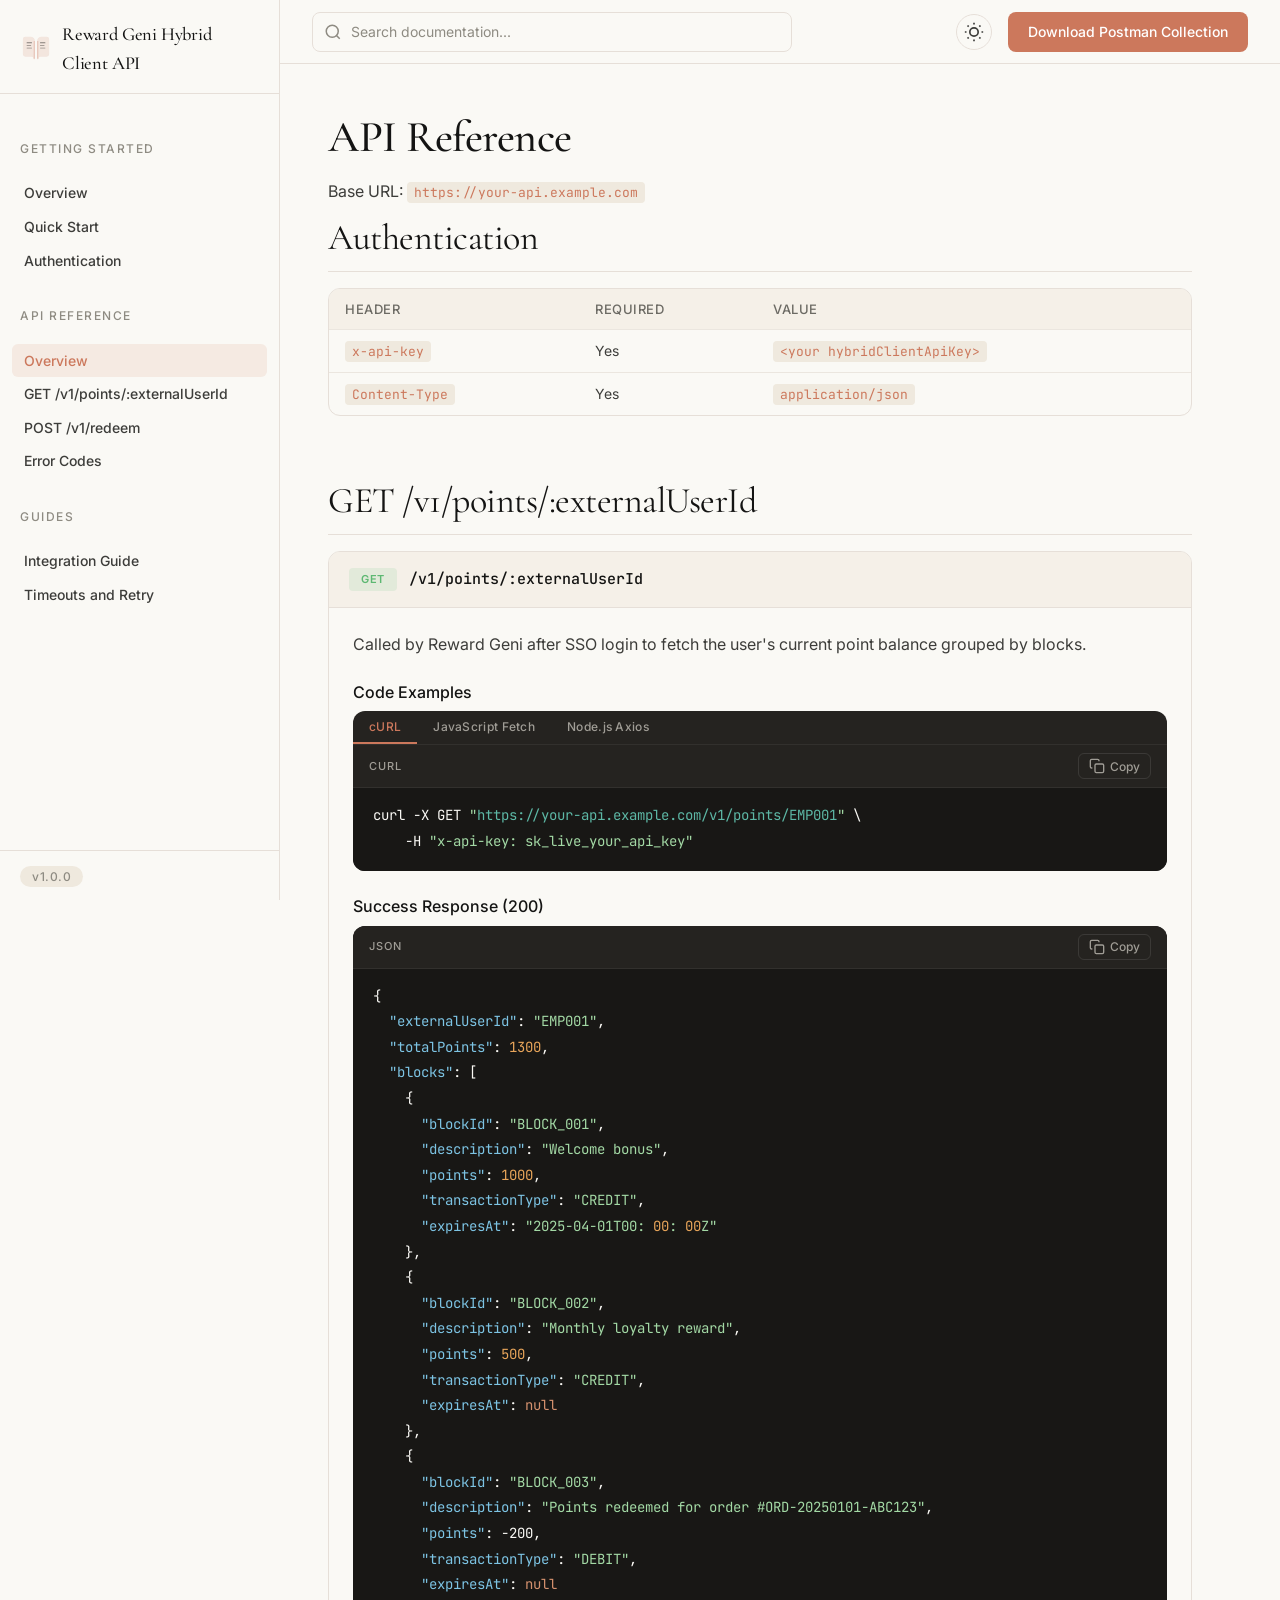
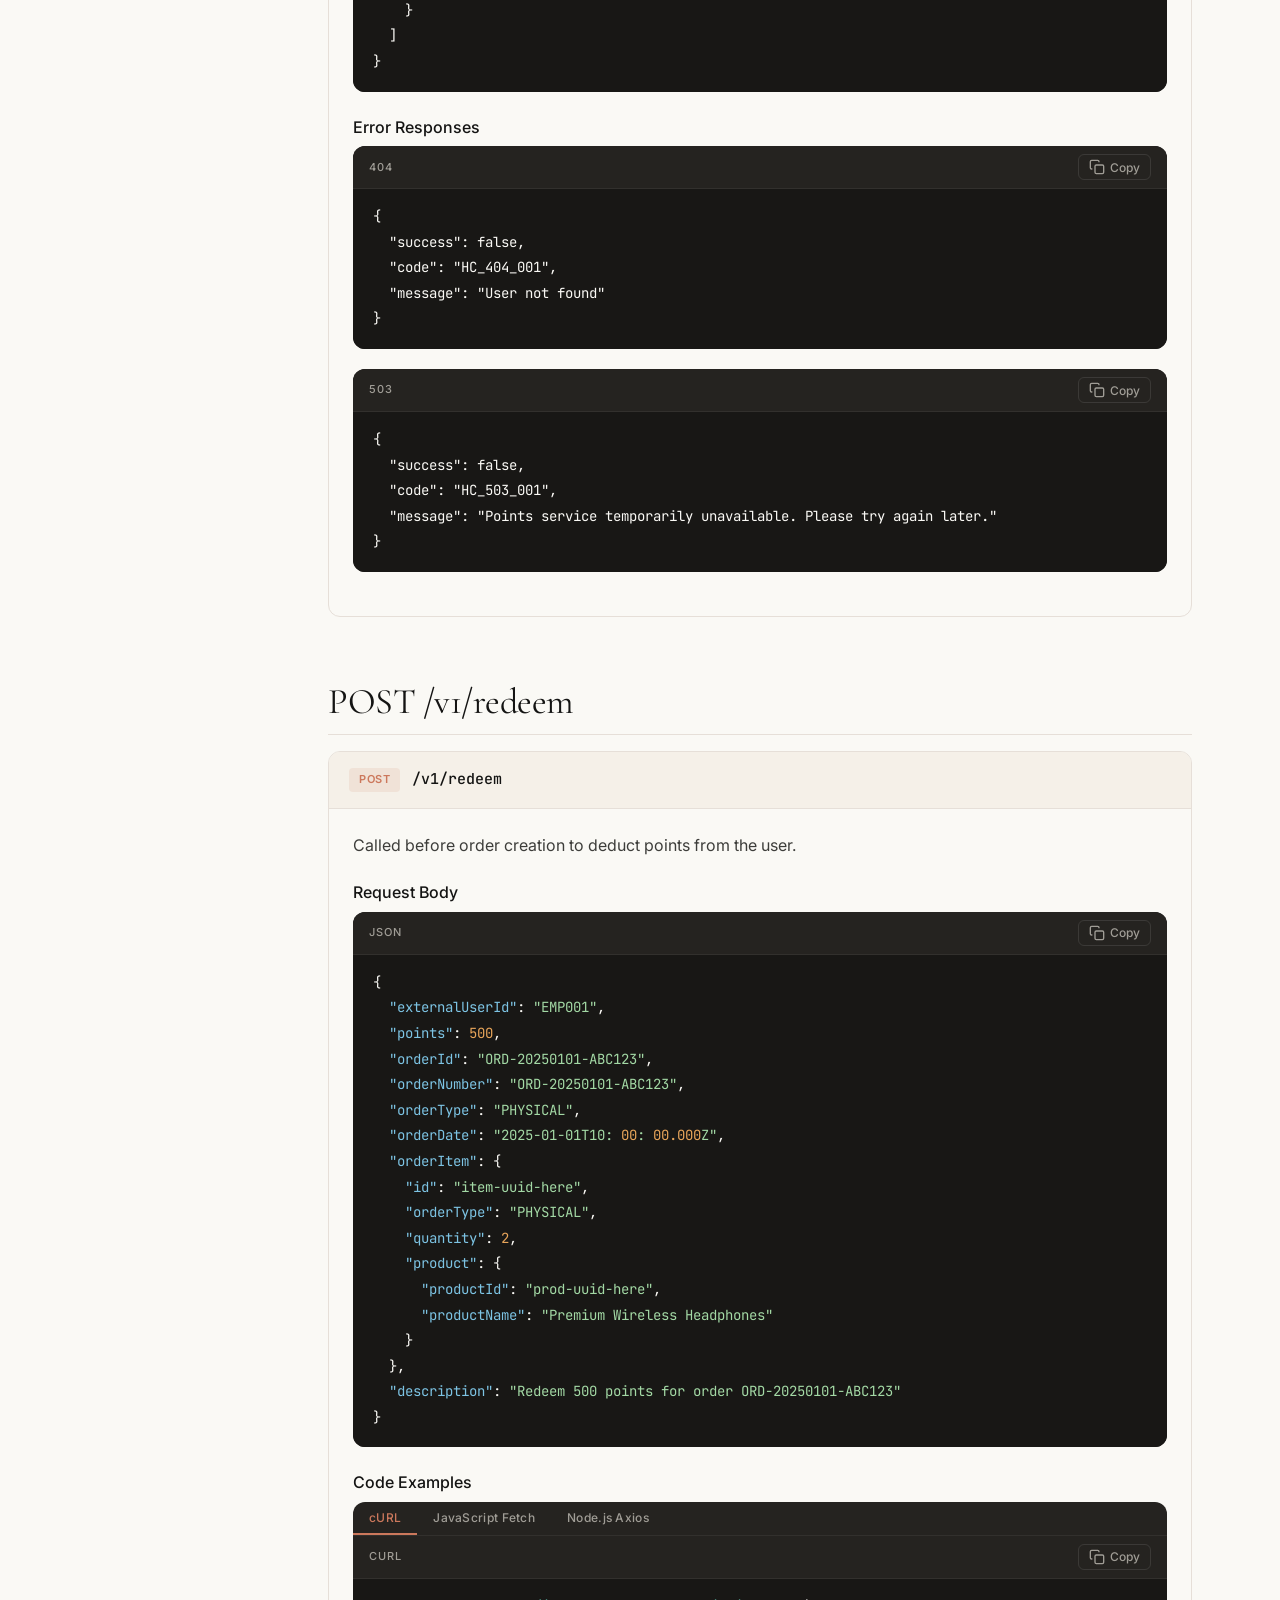
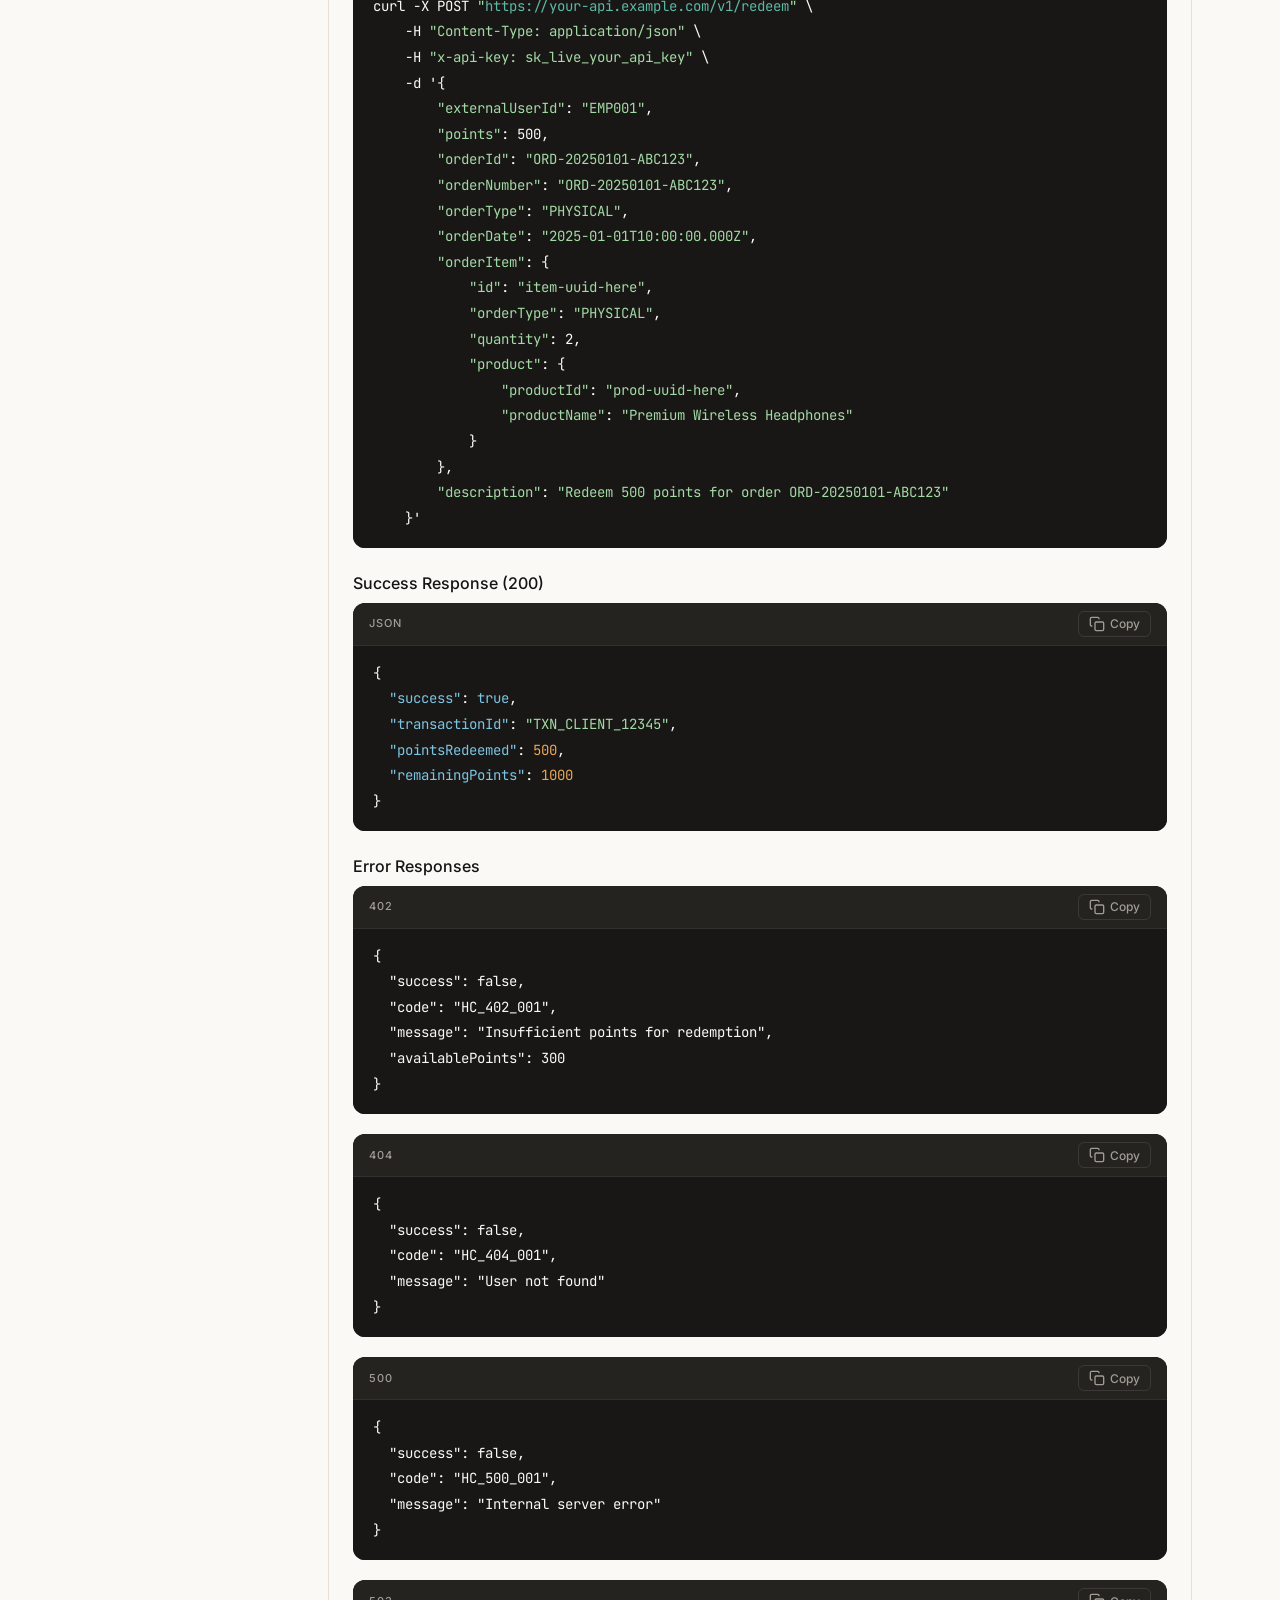
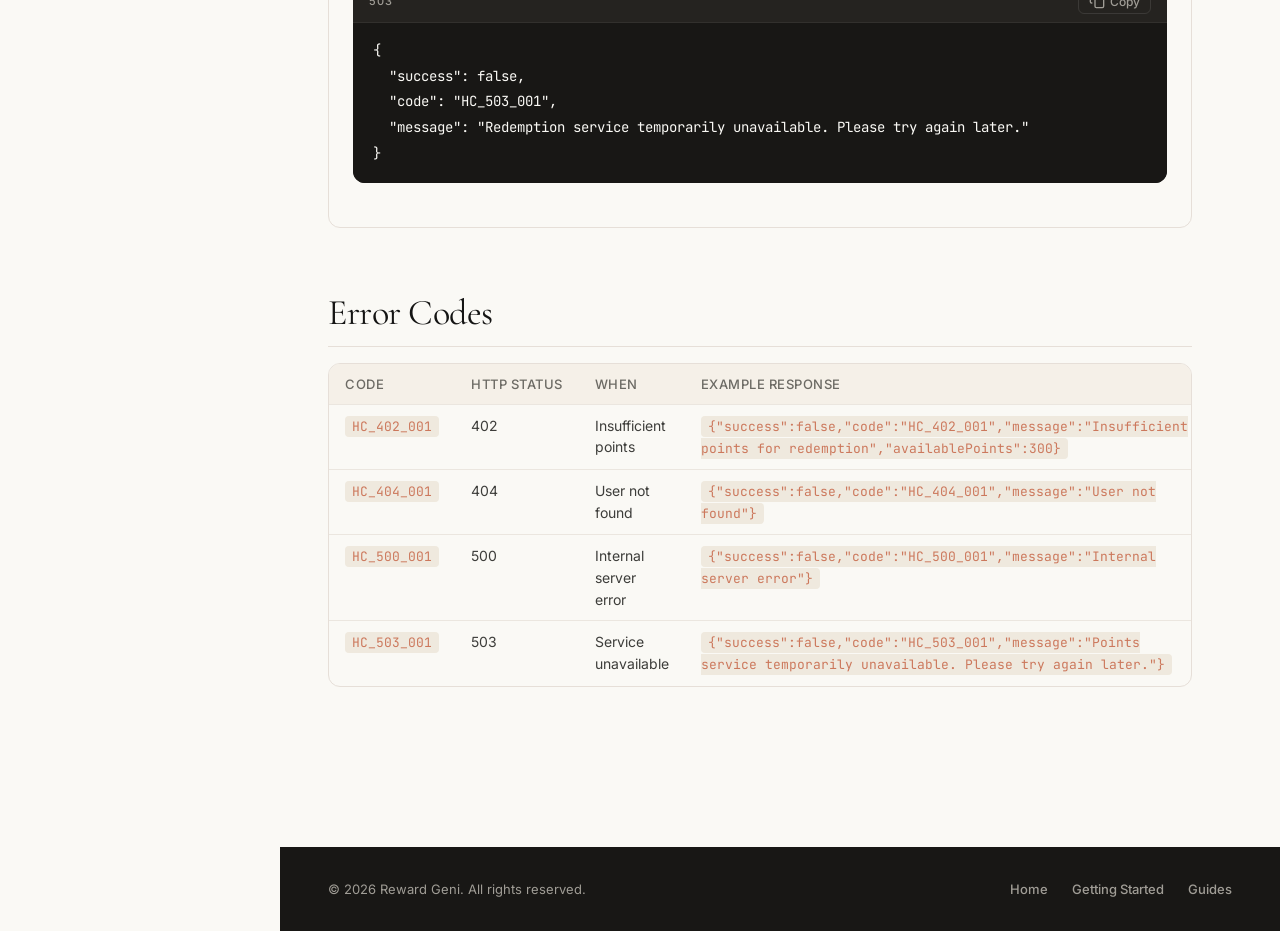
==== docs/api.html @ 3ddd70ef "first commit" ====
<!DOCTYPE html>
<html lang="en" data-theme="light">

<head>
    <meta charset="UTF-8">
    <meta name="viewport" content="width=device-width, initial-scale=1.0">
    <title>API Reference - Hybrid Client API Part B</title>
    <meta name="description"
        content="Complete Part B API reference for Reward Geni Hybrid Client API endpoints: GET /v1/points/:externalUserId and POST /v1/redeem.">
    <link rel="icon" type="image/svg+xml" href="../assets/favicon.svg">
    <link rel="stylesheet" href="../styles.css">
    <link rel="preconnect" href="https://fonts.googleapis.com">
    <link rel="preconnect" href="https://fonts.gstatic.com" crossorigin>
    <link
        href="https://fonts.googleapis.com/css2?family=Cormorant+Garamond:ital,wght@0,400;0,500;0,600;0,700;1,400&family=Inter:wght@300;400;500;600;700&family=JetBrains+Mono:wght@400;500&display=swap"
        rel="stylesheet">
</head>

<body>
    <aside class="sidebar" id="sidebar">
        <div class="sidebar-header">
            <a href="../index.html" class="logo-link">
                <img src="../assets/logo.svg" alt="Reward Geni" class="logo">
                <span class="logo-text" data-config-site-name>Reward Geni Hybrid Client API</span>
            </a>
            <button class="sidebar-close" id="sidebarClose" aria-label="Close sidebar">
                <svg width="24" height="24" viewBox="0 0 24 24" fill="none" stroke="currentColor" stroke-width="2">
                    <path d="M18 6L6 18M6 6l12 12" />
                </svg>
            </button>
        </div>
        <nav class="sidebar-nav">
            <div class="nav-section">
                <h3 class="nav-section-title">Getting Started</h3>
                <ul class="nav-list">
                    <li><a href="../index.html" class="nav-link">Overview</a></li>
                    <li><a href="getting-started.html" class="nav-link">Quick Start</a></li>
                    <li><a href="getting-started.html#authentication" class="nav-link">Authentication</a></li>
                </ul>
            </div>
            <div class="nav-section">
                <h3 class="nav-section-title">API Reference</h3>
                <ul class="nav-list">
                    <li><a href="api.html" class="nav-link active">Overview</a></li>
                    <li><a href="api.html#get-point-balance" class="nav-link">GET /v1/points/:externalUserId</a></li>
                    <li><a href="api.html#redeem-points" class="nav-link">POST /v1/redeem</a></li>
                    <li><a href="api.html#error-codes" class="nav-link">Error Codes</a></li>
                </ul>
            </div>
            <div class="nav-section">
                <h3 class="nav-section-title">Guides</h3>
                <ul class="nav-list">
                    <li><a href="guides.html" class="nav-link">Integration Guide</a></li>
                    <li><a href="guides.html#timeouts-and-retry" class="nav-link">Timeouts and Retry</a></li>
                </ul>
            </div>
        </nav>
        <div class="sidebar-footer">
            <span class="version-badge" data-config-api-version>v1.0.0</span>
        </div>
    </aside>

    <div class="main-wrapper">
        <header class="topbar">
            <button class="menu-toggle" id="menuToggle" aria-label="Open sidebar">
                <svg width="24" height="24" viewBox="0 0 24 24" fill="none" stroke="currentColor" stroke-width="2">
                    <path d="M3 12h18M3 6h18M3 18h18" />
                </svg>
            </button>
            <div class="search-container">
                <svg class="search-icon" width="18" height="18" viewBox="0 0 24 24" fill="none" stroke="currentColor"
                    stroke-width="2">
                    <circle cx="11" cy="11" r="8" />
                    <path d="m21 21-4.35-4.35" />
                </svg>
                <input type="text" id="searchInput" class="search-input" placeholder="Search documentation..."
                    autocomplete="off">
                <div class="search-results" id="searchResults"></div>
            </div>
            <div class="topbar-actions">
                <button class="theme-toggle" id="themeToggle" aria-label="Toggle theme">
                    <svg class="sun-icon" width="20" height="20" viewBox="0 0 24 24" fill="none" stroke="currentColor"
                        stroke-width="2">
                        <circle cx="12" cy="12" r="5" />
                        <path
                            d="M12 1v2M12 21v2M4.22 4.22l1.42 1.42M18.36 18.36l1.42 1.42M1 12h2M21 12h2M4.22 19.78l1.42-1.42M18.36 5.64l1.42-1.42" />
                    </svg>
                    <svg class="moon-icon" width="20" height="20" viewBox="0 0 24 24" fill="none" stroke="currentColor"
                        stroke-width="2">
                        <path d="M21 12.79A9 9 0 1 1 11.21 3 7 7 0 0 0 21 12.79z" />
                    </svg>
                </button>
                <button type="button" class="btn btn-primary postman-download"
                    data-download-url="../Reward%20Geni%20-%20Hybrid%20Client%20API%20Spec%20%28Part%20B%29.postman_collection.json"
                    data-download-filename="reward-geni-hybrid-client-api-part-b.postman_collection.json"
                    aria-label="Download Postman Collection">Download Postman Collection</button>
            </div>
        </header>

        <main class="content">
            <h1>API Reference</h1>
            <p>Base URL: <code>https://your-api.example.com</code></p>

            <section class="content-section">
                <h2 id="authentication">Authentication <a href="#authentication" class="anchor-link">#</a></h2>
                <div class="table-wrapper">
                    <table class="api-table">
                        <thead>
                            <tr>
                                <th>Header</th>
                                <th>Required</th>
                                <th>Value</th>
                            </tr>
                        </thead>
                        <tbody>
                            <tr>
                                <td><code>x-api-key</code></td>
                                <td>Yes</td>
                                <td><code>&lt;your hybridClientApiKey&gt;</code></td>
                            </tr>
                            <tr>
                                <td><code>Content-Type</code></td>
                                <td>Yes</td>
                                <td><code>application/json</code></td>
                            </tr>
                        </tbody>
                    </table>
                </div>
            </section>

            <section class="content-section">
                <h2 id="get-point-balance">GET /v1/points/:externalUserId <a href="#get-point-balance"
                        class="anchor-link">#</a></h2>
                <div class="endpoint-block">
                    <div class="endpoint-header">
                        <span class="method-badge method-get">GET</span>
                        <span class="endpoint-url">/v1/points/:externalUserId</span>
                    </div>
                    <div class="endpoint-body">
                        <p class="endpoint-description">Called by Reward Geni after SSO login to fetch the user's
                            current point balance grouped by blocks.</p>

                        <h4>Code Examples</h4>
                        <div class="code-tabs">
                            <div class="code-tabs-header">
                                <button class="code-tab-btn active">cURL</button>
                                <button class="code-tab-btn">JavaScript Fetch</button>
                                <button class="code-tab-btn">Node.js Axios</button>
                            </div>
                            <div class="code-tab-content active">
                                <div class="code-block">
                                    <div class="code-header"><span class="code-lang">cURL</span><button
                                            class="copy-btn"><svg width="16" height="16" viewBox="0 0 24 24" fill="none"
                                                stroke="currentColor" stroke-width="2">
                                                <rect x="9" y="9" width="13" height="13" rx="2" ry="2" />
                                                <path d="M5 15H4a2 2 0 0 1-2-2V4a2 2 0 0 1 2-2h9a2 2 0 0 1 2 2v1" />
                                            </svg> Copy</button></div>
                                    <pre><code>curl -X GET "https://your-api.example.com/v1/points/EMP001" \
    -H "x-api-key: sk_live_your_api_key"</code></pre>
                                </div>
                            </div>
                            <div class="code-tab-content">
                                <div class="code-block">
                                    <div class="code-header"><span class="code-lang">JavaScript</span><button
                                            class="copy-btn"><svg width="16" height="16" viewBox="0 0 24 24" fill="none"
                                                stroke="currentColor" stroke-width="2">
                                                <rect x="9" y="9" width="13" height="13" rx="2" ry="2" />
                                                <path d="M5 15H4a2 2 0 0 1-2-2V4a2 2 0 0 1 2-2h9a2 2 0 0 1 2 2v1" />
                                            </svg> Copy</button></div>
                                    <pre><code>const response = await fetch('https://your-api.example.com/v1/points/EMP001', {
    method: 'GET',
    headers: {
        'x-api-key': 'sk_live_your_api_key'
    }
});

const data = await response.json();
console.log(data);</code></pre>
                                </div>
                            </div>
                            <div class="code-tab-content">
                                <div class="code-block">
                                    <div class="code-header"><span class="code-lang">Node.js</span><button
                                            class="copy-btn"><svg width="16" height="16" viewBox="0 0 24 24" fill="none"
                                                stroke="currentColor" stroke-width="2">
                                                <rect x="9" y="9" width="13" height="13" rx="2" ry="2" />
                                                <path d="M5 15H4a2 2 0 0 1-2-2V4a2 2 0 0 1 2-2h9a2 2 0 0 1 2 2v1" />
                                            </svg> Copy</button></div>
                                    <pre><code>const axios = require('axios');

const { data } = await axios.get(
    'https://your-api.example.com/v1/points/EMP001',
    {
        headers: {
            'x-api-key': 'sk_live_your_api_key'
        }
    }
);

console.log(data);</code></pre>
                                </div>
                            </div>
                        </div>

                        <h4>Success Response (200)</h4>
                        <div class="code-block">
                            <div class="code-header"><span class="code-lang">JSON</span><button class="copy-btn"><svg
                                        width="16" height="16" viewBox="0 0 24 24" fill="none" stroke="currentColor"
                                        stroke-width="2">
                                        <rect x="9" y="9" width="13" height="13" rx="2" ry="2" />
                                        <path d="M5 15H4a2 2 0 0 1-2-2V4a2 2 0 0 1 2-2h9a2 2 0 0 1 2 2v1" />
                                    </svg> Copy</button></div>
                            <pre><code>{
  "externalUserId": "EMP001",
  "totalPoints": 1300,
  "blocks": [
    {
      "blockId": "BLOCK_001",
      "description": "Welcome bonus",
      "points": 1000,
      "transactionType": "CREDIT",
      "expiresAt": "2025-04-01T00:00:00Z"
    },
    {
      "blockId": "BLOCK_002",
      "description": "Monthly loyalty reward",
      "points": 500,
      "transactionType": "CREDIT",
      "expiresAt": null
    },
    {
      "blockId": "BLOCK_003",
      "description": "Points redeemed for order #ORD-20250101-ABC123",
      "points": -200,
      "transactionType": "DEBIT",
      "expiresAt": null
    }
  ]
}</code></pre>
                        </div>

                        <h4>Error Responses</h4>
                        <div class="code-block">
                            <div class="code-header"><span class="code-lang">404</span><button class="copy-btn"><svg
                                        width="16" height="16" viewBox="0 0 24 24" fill="none" stroke="currentColor"
                                        stroke-width="2">
                                        <rect x="9" y="9" width="13" height="13" rx="2" ry="2" />
                                        <path d="M5 15H4a2 2 0 0 1-2-2V4a2 2 0 0 1 2-2h9a2 2 0 0 1 2 2v1" />
                                    </svg> Copy</button></div>
                            <pre><code>{
  "success": false,
  "code": "HC_404_001",
  "message": "User not found"
}</code></pre>
                        </div>
                        <div class="code-block">
                            <div class="code-header"><span class="code-lang">503</span><button class="copy-btn"><svg
                                        width="16" height="16" viewBox="0 0 24 24" fill="none" stroke="currentColor"
                                        stroke-width="2">
                                        <rect x="9" y="9" width="13" height="13" rx="2" ry="2" />
                                        <path d="M5 15H4a2 2 0 0 1-2-2V4a2 2 0 0 1 2-2h9a2 2 0 0 1 2 2v1" />
                                    </svg> Copy</button></div>
                            <pre><code>{
  "success": false,
  "code": "HC_503_001",
  "message": "Points service temporarily unavailable. Please try again later."
}</code></pre>
                        </div>
                    </div>
                </div>
            </section>

            <section class="content-section">
                <h2 id="redeem-points">POST /v1/redeem <a href="#redeem-points" class="anchor-link">#</a></h2>
                <div class="endpoint-block">
                    <div class="endpoint-header">
                        <span class="method-badge method-post">POST</span>
                        <span class="endpoint-url">/v1/redeem</span>
                    </div>
                    <div class="endpoint-body">
                        <p class="endpoint-description">Called before order creation to deduct points from the user.</p>

                        <h4>Request Body</h4>
                        <div class="code-block">
                            <div class="code-header"><span class="code-lang">JSON</span><button class="copy-btn"><svg
                                        width="16" height="16" viewBox="0 0 24 24" fill="none" stroke="currentColor"
                                        stroke-width="2">
                                        <rect x="9" y="9" width="13" height="13" rx="2" ry="2" />
                                        <path d="M5 15H4a2 2 0 0 1-2-2V4a2 2 0 0 1 2-2h9a2 2 0 0 1 2 2v1" />
                                    </svg> Copy</button></div>
                            <pre><code>{
  "externalUserId": "EMP001",
  "points": 500,
  "orderId": "ORD-20250101-ABC123",
  "orderNumber": "ORD-20250101-ABC123",
  "orderType": "PHYSICAL",
  "orderDate": "2025-01-01T10:00:00.000Z",
  "orderItem": {
    "id": "item-uuid-here",
    "orderType": "PHYSICAL",
    "quantity": 2,
    "product": {
      "productId": "prod-uuid-here",
      "productName": "Premium Wireless Headphones"
    }
  },
  "description": "Redeem 500 points for order ORD-20250101-ABC123"
}</code></pre>
                        </div>

                        <h4>Code Examples</h4>
                        <div class="code-tabs">
                            <div class="code-tabs-header">
                                <button class="code-tab-btn active">cURL</button>
                                <button class="code-tab-btn">JavaScript Fetch</button>
                                <button class="code-tab-btn">Node.js Axios</button>
                            </div>
                            <div class="code-tab-content active">
                                <div class="code-block">
                                    <div class="code-header"><span class="code-lang">cURL</span><button
                                            class="copy-btn"><svg width="16" height="16" viewBox="0 0 24 24" fill="none"
                                                stroke="currentColor" stroke-width="2">
                                                <rect x="9" y="9" width="13" height="13" rx="2" ry="2" />
                                                <path d="M5 15H4a2 2 0 0 1-2-2V4a2 2 0 0 1 2-2h9a2 2 0 0 1 2 2v1" />
                                            </svg> Copy</button></div>
                                    <pre><code>curl -X POST "https://your-api.example.com/v1/redeem" \
    -H "Content-Type: application/json" \
    -H "x-api-key: sk_live_your_api_key" \
    -d '{
        "externalUserId": "EMP001",
        "points": 500,
        "orderId": "ORD-20250101-ABC123",
        "orderNumber": "ORD-20250101-ABC123",
        "orderType": "PHYSICAL",
        "orderDate": "2025-01-01T10:00:00.000Z",
        "orderItem": {
            "id": "item-uuid-here",
            "orderType": "PHYSICAL",
            "quantity": 2,
            "product": {
                "productId": "prod-uuid-here",
                "productName": "Premium Wireless Headphones"
            }
        },
        "description": "Redeem 500 points for order ORD-20250101-ABC123"
    }'</code></pre>
                                </div>
                            </div>
                            <div class="code-tab-content">
                                <div class="code-block">
                                    <div class="code-header"><span class="code-lang">JavaScript</span><button
                                            class="copy-btn"><svg width="16" height="16" viewBox="0 0 24 24" fill="none"
                                                stroke="currentColor" stroke-width="2">
                                                <rect x="9" y="9" width="13" height="13" rx="2" ry="2" />
                                                <path d="M5 15H4a2 2 0 0 1-2-2V4a2 2 0 0 1 2-2h9a2 2 0 0 1 2 2v1" />
                                            </svg> Copy</button></div>
                                    <pre><code>const response = await fetch('https://your-api.example.com/v1/redeem', {
    method: 'POST',
    headers: {
        'Content-Type': 'application/json',
        'x-api-key': 'sk_live_your_api_key'
    },
    body: JSON.stringify({
        externalUserId: 'EMP001',
        points: 500,
        orderId: 'ORD-20250101-ABC123',
        orderNumber: 'ORD-20250101-ABC123',
        orderType: 'PHYSICAL',
        orderDate: '2025-01-01T10:00:00.000Z',
        orderItem: {
            id: 'item-uuid-here',
            orderType: 'PHYSICAL',
            quantity: 2,
            product: {
                productId: 'prod-uuid-here',
                productName: 'Premium Wireless Headphones'
            }
        },
        description: 'Redeem 500 points for order ORD-20250101-ABC123'
    })
});

const data = await response.json();
console.log(data);</code></pre>
                                </div>
                            </div>
                            <div class="code-tab-content">
                                <div class="code-block">
                                    <div class="code-header"><span class="code-lang">Node.js</span><button
                                            class="copy-btn"><svg width="16" height="16" viewBox="0 0 24 24" fill="none"
                                                stroke="currentColor" stroke-width="2">
                                                <rect x="9" y="9" width="13" height="13" rx="2" ry="2" />
                                                <path d="M5 15H4a2 2 0 0 1-2-2V4a2 2 0 0 1 2-2h9a2 2 0 0 1 2 2v1" />
                                            </svg> Copy</button></div>
                                    <pre><code>const axios = require('axios');

const { data } = await axios.post(
    'https://your-api.example.com/v1/redeem',
    {
        externalUserId: 'EMP001',
        points: 500,
        orderId: 'ORD-20250101-ABC123',
        orderNumber: 'ORD-20250101-ABC123',
        orderType: 'PHYSICAL',
        orderDate: '2025-01-01T10:00:00.000Z',
        orderItem: {
            id: 'item-uuid-here',
            orderType: 'PHYSICAL',
            quantity: 2,
            product: {
                productId: 'prod-uuid-here',
                productName: 'Premium Wireless Headphones'
            }
        },
        description: 'Redeem 500 points for order ORD-20250101-ABC123'
    },
    {
        headers: {
            'Content-Type': 'application/json',
            'x-api-key': 'sk_live_your_api_key'
        }
    }
);

console.log(data);</code></pre>
                                </div>
                            </div>
                        </div>

                        <h4>Success Response (200)</h4>
                        <div class="code-block">
                            <div class="code-header"><span class="code-lang">JSON</span><button class="copy-btn"><svg
                                        width="16" height="16" viewBox="0 0 24 24" fill="none" stroke="currentColor"
                                        stroke-width="2">
                                        <rect x="9" y="9" width="13" height="13" rx="2" ry="2" />
                                        <path d="M5 15H4a2 2 0 0 1-2-2V4a2 2 0 0 1 2-2h9a2 2 0 0 1 2 2v1" />
                                    </svg> Copy</button></div>
                            <pre><code>{
  "success": true,
  "transactionId": "TXN_CLIENT_12345",
  "pointsRedeemed": 500,
  "remainingPoints": 1000
}</code></pre>
                        </div>

                        <h4>Error Responses</h4>
                        <div class="code-block">
                            <div class="code-header"><span class="code-lang">402</span><button class="copy-btn"><svg
                                        width="16" height="16" viewBox="0 0 24 24" fill="none" stroke="currentColor"
                                        stroke-width="2">
                                        <rect x="9" y="9" width="13" height="13" rx="2" ry="2" />
                                        <path d="M5 15H4a2 2 0 0 1-2-2V4a2 2 0 0 1 2-2h9a2 2 0 0 1 2 2v1" />
                                    </svg> Copy</button></div>
                            <pre><code>{
  "success": false,
  "code": "HC_402_001",
  "message": "Insufficient points for redemption",
  "availablePoints": 300
}</code></pre>
                        </div>
                        <div class="code-block">
                            <div class="code-header"><span class="code-lang">404</span><button class="copy-btn"><svg
                                        width="16" height="16" viewBox="0 0 24 24" fill="none" stroke="currentColor"
                                        stroke-width="2">
                                        <rect x="9" y="9" width="13" height="13" rx="2" ry="2" />
                                        <path d="M5 15H4a2 2 0 0 1-2-2V4a2 2 0 0 1 2-2h9a2 2 0 0 1 2 2v1" />
                                    </svg> Copy</button></div>
                            <pre><code>{
  "success": false,
  "code": "HC_404_001",
  "message": "User not found"
}</code></pre>
                        </div>
                        <div class="code-block">
                            <div class="code-header"><span class="code-lang">500</span><button class="copy-btn"><svg
                                        width="16" height="16" viewBox="0 0 24 24" fill="none" stroke="currentColor"
                                        stroke-width="2">
                                        <rect x="9" y="9" width="13" height="13" rx="2" ry="2" />
                                        <path d="M5 15H4a2 2 0 0 1-2-2V4a2 2 0 0 1 2-2h9a2 2 0 0 1 2 2v1" />
                                    </svg> Copy</button></div>
                            <pre><code>{
  "success": false,
  "code": "HC_500_001",
  "message": "Internal server error"
}</code></pre>
                        </div>
                        <div class="code-block">
                            <div class="code-header"><span class="code-lang">503</span><button class="copy-btn"><svg
                                        width="16" height="16" viewBox="0 0 24 24" fill="none" stroke="currentColor"
                                        stroke-width="2">
                                        <rect x="9" y="9" width="13" height="13" rx="2" ry="2" />
                                        <path d="M5 15H4a2 2 0 0 1-2-2V4a2 2 0 0 1 2-2h9a2 2 0 0 1 2 2v1" />
                                    </svg> Copy</button></div>
                            <pre><code>{
  "success": false,
  "code": "HC_503_001",
  "message": "Redemption service temporarily unavailable. Please try again later."
}</code></pre>
                        </div>
                    </div>
                </div>
            </section>

            <section class="content-section">
                <h2 id="error-codes">Error Codes <a href="#error-codes" class="anchor-link">#</a></h2>
                <div class="table-wrapper">
                    <table class="api-table">
                        <thead>
                            <tr>
                                <th>Code</th>
                                <th>HTTP Status</th>
                                <th>When</th>
                                <th>Example Response</th>
                            </tr>
                        </thead>
                        <tbody>
                            <tr>
                                <td><code>HC_402_001</code></td>
                                <td>402</td>
                                <td>Insufficient points</td>
                                <td><code>{"success":false,"code":"HC_402_001","message":"Insufficient points for redemption","availablePoints":300}</code>
                                </td>
                            </tr>
                            <tr>
                                <td><code>HC_404_001</code></td>
                                <td>404</td>
                                <td>User not found</td>
                                <td><code>{"success":false,"code":"HC_404_001","message":"User not found"}</code></td>
                            </tr>
                            <tr>
                                <td><code>HC_500_001</code></td>
                                <td>500</td>
                                <td>Internal server error</td>
                                <td><code>{"success":false,"code":"HC_500_001","message":"Internal server error"}</code>
                                </td>
                            </tr>
                            <tr>
                                <td><code>HC_503_001</code></td>
                                <td>503</td>
                                <td>Service unavailable</td>
                                <td><code>{"success":false,"code":"HC_503_001","message":"Points service temporarily unavailable. Please try again later."}</code>
                                </td>
                            </tr>
                        </tbody>
                    </table>
                </div>
            </section>
        </main>

        <footer class="footer">
            <div class="footer-content">
                <p>&copy; <span class="footer-year"></span> Reward Geni. All rights reserved.</p>
                <div class="footer-links">
                    <a href="../index.html">Home</a>
                    <a href="getting-started.html">Getting Started</a>
                    <a href="guides.html">Guides</a>
                </div>
            </div>
        </footer>
    </div>

    <div class="sidebar-overlay" id="sidebarOverlay"></div>
    <script src="../config.js"></script>
    <script src="../script.js"></script>
</body>

</html>
---- styles.css ----
/* ============================================
   Reward Geni Documentation — Styles
   Design System: Warm-canvas editorial (Anthropic/Claude inspired)
   ============================================ */

/* CSS Variables — Light Theme (Cream Canvas) */
:root,
[data-theme="light"] {
    --bg-primary: #faf9f5;
    --bg-secondary: #f5f0e8;
    --bg-tertiary: #efe9de;
    --bg-sidebar: #faf9f5;
    --bg-code: #181715;
    --bg-code-header: #252320;
    --bg-code-inner: #1f1e1b;
    --bg-hover: #f5f0e8;
    --bg-badge: #efe9de;
    --text-primary: #141413;
    --text-secondary: #3d3d3a;
    --text-tertiary: #6c6a64;
    --text-muted: #8e8b82;
    --text-link: #cc785c;
    --text-link-hover: #a9583e;
    --border-color: #e6dfd8;
    --border-light: #ebe6df;
    --hairline: #e6dfd8;
    --shadow-sm: 0 1px 3px rgba(20,20,19,0.06);
    --shadow-md: 0 4px 12px rgba(20,20,19,0.08);
    --shadow-lg: 0 10px 30px rgba(20,20,19,0.1);
    --accent: #cc785c;
    --accent-light: rgba(204,120,92,0.12);
    --accent-dark: #a9583e;
    --accent-disabled: #e6dfd8;
    --success: #5db872;
    --success-bg: rgba(93,184,114,0.1);
    --warning: #d4a017;
    --warning-bg: rgba(212,160,23,0.1);
    --danger: #c64545;
    --danger-bg: rgba(198,69,69,0.1);
    --info: #5db8a6;
    --info-bg: rgba(93,184,166,0.1);
    --accent-teal: #5db8a6;
    --accent-amber: #e8a55a;
    --on-primary: #ffffff;
    --on-dark: #faf9f5;
    --on-dark-soft: #a09d96;
    --surface-dark: #181715;
    --surface-dark-elevated: #252320;
    --surface-dark-soft: #1f1e1b;
    --method-get: #5db872;
    --method-get-bg: rgba(93,184,114,0.12);
    --method-post: #cc785c;
    --method-post-bg: rgba(204,120,92,0.12);
    --method-put: #e8a55a;
    --method-put-bg: rgba(232,165,90,0.12);
    --method-delete: #c64545;
    --method-delete-bg: rgba(198,69,69,0.12);
    --radius-xs: 4px;
    --radius-sm: 6px;
    --radius-md: 8px;
    --radius-lg: 12px;
    --radius-xl: 16px;
    --radius-pill: 9999px;
    --sidebar-width: 280px;
    --topbar-height: 64px;
    --font-display: 'Cormorant Garamond', 'Tiempos Headline', Garamond, 'Times New Roman', serif;
    --font-body: 'Inter', -apple-system, BlinkMacSystemFont, 'Segoe UI', Roboto, sans-serif;
    --font-code: 'JetBrains Mono', ui-monospace, 'Cascadia Code', monospace;
}

/* CSS Variables — Dark Theme */
[data-theme="dark"] {
    --bg-primary: #141413;
    --bg-secondary: #181715;
    --bg-tertiary: #1f1e1b;
    --bg-sidebar: #181715;
    --bg-code: #1f1e1b;
    --bg-code-header: #252320;
    --bg-code-inner: #181715;
    --bg-hover: #252320;
    --bg-badge: #252320;
    --text-primary: #faf9f5;
    --text-secondary: #a09d96;
    --text-tertiary: #6c6a64;
    --text-muted: #6c6a64;
    --text-link: #d4916e;
    --text-link-hover: #e8a88a;
    --border-color: #252320;
    --border-light: #1f1e1b;
    --hairline: #252320;
    --shadow-sm: 0 1px 3px rgba(0,0,0,0.3);
    --shadow-md: 0 4px 12px rgba(0,0,0,0.4);
    --shadow-lg: 0 10px 30px rgba(0,0,0,0.5);
    --accent: #d4916e;
    --accent-light: rgba(212,145,110,0.15);
    --accent-dark: #e8a88a;
    --accent-disabled: #252320;
    --success: #5db872;
    --success-bg: rgba(93,184,114,0.15);
    --warning: #e8a55a;
    --warning-bg: rgba(232,165,90,0.15);
    --danger: #d46b6b;
    --danger-bg: rgba(212,107,107,0.15);
    --info: #5db8a6;
    --info-bg: rgba(93,184,166,0.15);
    --accent-teal: #5db8a6;
    --accent-amber: #e8a55a;
    --on-primary: #ffffff;
    --on-dark: #faf9f5;
    --on-dark-soft: #a09d96;
    --surface-dark: #1f1e1b;
    --surface-dark-elevated: #252320;
    --surface-dark-soft: #181715;
    --method-get: #5db872;
    --method-get-bg: rgba(93,184,114,0.15);
    --method-post: #d4916e;
    --method-post-bg: rgba(212,145,110,0.15);
    --method-put: #e8a55a;
    --method-put-bg: rgba(232,165,90,0.15);
    --method-delete: #d46b6b;
    --method-delete-bg: rgba(212,107,107,0.15);
}

/* Reset */
*, *::before, *::after { box-sizing: border-box; margin: 0; padding: 0; }

html {
    scroll-padding-top: calc(var(--topbar-height) + 24px);
    scroll-behavior: smooth;
}

body {
    font-family: var(--font-body);
    background: var(--bg-primary);
    color: var(--text-primary);
    font-size: 16px;
    line-height: 1.55;
    min-height: 100vh;
    -webkit-font-smoothing: antialiased;
    -moz-osx-font-smoothing: grayscale;
}

/* ============================================
   Sidebar
   ============================================ */
.sidebar {
    position: fixed;
    left: 0; top: 0;
    width: var(--sidebar-width);
    height: 100vh;
    background: var(--bg-sidebar);
    border-right: 1px solid var(--hairline);
    display: flex;
    flex-direction: column;
    z-index: 100;
    transition: transform 0.3s ease;
    overflow-y: auto;
}

.sidebar-header {
    padding: 20px 20px 16px;
    border-bottom: 1px solid var(--hairline);
    display: flex;
    align-items: center;
    justify-content: space-between;
    flex-shrink: 0;
}

.sidebar-close {
    display: none;
    background: none;
    border: none;
    color: var(--text-secondary);
    cursor: pointer;
    padding: 4px;
    border-radius: var(--radius-sm);
}
.sidebar-close:hover { background: var(--bg-hover); }

.logo-link {
    display: flex;
    align-items: center;
    gap: 10px;
    text-decoration: none;
    color: var(--text-primary);
}

.logo {
    width: 32px; height: 32px;
    border-radius: var(--radius-sm);
}

.logo-text {
    font-family: var(--font-display);
    font-size: 1.15rem;
    font-weight: 500;
    letter-spacing: -0.01em;
    color: var(--text-primary);
}

.sidebar-nav {
    flex: 1;
    padding: 16px 12px;
    overflow-y: auto;
}

.nav-section { margin-bottom: 24px; }

.nav-section-title {
    font-family: var(--font-body);
    font-size: 12px;
    font-weight: 500;
    text-transform: uppercase;
    letter-spacing: 1.5px;
    color: var(--text-muted);
    padding: 0 8px 8px;
}

.nav-list { list-style: none; }

.nav-link {
    display: block;
    padding: 7px 12px;
    font-family: var(--font-body);
    font-size: 14px;
    font-weight: 500;
    color: var(--text-secondary);
    text-decoration: none;
    border-radius: var(--radius-sm);
    transition: all 0.15s ease;
    line-height: 1.4;
}

.nav-link:hover {
    background: var(--bg-hover);
    color: var(--text-primary);
}

.nav-link.active {
    background: var(--accent-light);
    color: var(--accent);
}

.sidebar-footer {
    padding: 12px 20px;
    border-top: 1px solid var(--hairline);
    flex-shrink: 0;
}

.version-badge {
    font-family: var(--font-body);
    font-size: 12px;
    font-weight: 500;
    background: var(--bg-badge);
    color: var(--text-muted);
    padding: 3px 12px;
    border-radius: var(--radius-pill);
    letter-spacing: 0.5px;
}

/* ============================================
   Main Wrapper
   ============================================ */
.main-wrapper {
    margin-left: var(--sidebar-width);
    min-height: 100vh;
    display: flex;
    flex-direction: column;
}

/* ============================================
   Top Bar
   ============================================ */
.topbar {
    position: sticky;
    top: 0;
    z-index: 140;
    height: var(--topbar-height);
    border-bottom: 1px solid var(--hairline);
    display: flex;
    align-items: center;
    padding: 0 32px;
    gap: 16px;
    backdrop-filter: blur(12px);
    overflow-anchor: none;
}

[data-theme="light"] .topbar { background: rgba(250,249,245,0.88); }
[data-theme="dark"] .topbar  { background: rgba(20,20,19,0.88); }

.menu-toggle {
    display: none;
    background: none;
    border: none;
    color: var(--text-secondary);
    cursor: pointer;
    padding: 6px;
    border-radius: var(--radius-sm);
}
.menu-toggle:hover { background: var(--bg-hover); }

.search-container {
    flex: 1;
    max-width: 480px;
    position: relative;
    z-index: 180;
    overflow-anchor: none;
}

.search-icon {
    position: absolute;
    left: 12px; top: 50%;
    transform: translateY(-50%);
    color: var(--text-muted);
    pointer-events: none;
}

.search-input {
    width: 100%;
    padding: 9px 14px 9px 38px;
    background: var(--bg-primary);
    border: 1px solid var(--hairline);
    border-radius: var(--radius-md);
    font-family: var(--font-body);
    font-size: 14px;
    color: var(--text-primary);
    outline: none;
    transition: border-color 0.15s ease, box-shadow 0.15s ease;
    height: 40px;
}

.search-input:focus {
    border-color: var(--accent);
    box-shadow: 0 0 0 3px var(--accent-light);
}

.search-input::placeholder { color: var(--text-muted); }

.search-results {
    visibility: hidden;
    opacity: 0;
    position: absolute;
    top: calc(100% + 6px);
    left: 0; right: 0;
    background: var(--bg-primary);
    border: 1px solid var(--hairline);
    border-radius: var(--radius-lg);
    box-shadow: var(--shadow-lg);
    max-height: 400px;
    overflow-y: auto;
    z-index: 220;
    pointer-events: none;
    transition: opacity 0.15s ease, visibility 0.15s ease;
    overflow-anchor: none;
}

.search-results.active {
    visibility: visible;
    opacity: 1;
    pointer-events: auto;
}

.search-result-item {
    padding: 12px 16px;
    border-bottom: 1px solid var(--border-light);
    cursor: pointer;
    text-decoration: none;
    display: block;
    color: inherit;
    transition: background 0.1s;
}
.search-result-item:hover { background: var(--bg-hover); }
.search-result-item:last-child { border-bottom: none; }

.search-result-title {
    font-weight: 500;
    font-size: 14px;
    color: var(--text-primary);
    margin-bottom: 2px;
}

.search-result-section {
    font-size: 13px;
    color: var(--text-muted);
}

.search-no-results {
    padding: 16px;
    text-align: center;
    color: var(--text-muted);
    font-size: 14px;
}

.topbar-actions {
    display: flex;
    align-items: center;
    gap: 16px;
    margin-left: auto;
}

.postman-download {
    height: 32px;
    padding: 0 16px;
    font-size: 13px;
}

.theme-toggle {
    background: none;
    border: 1px solid var(--hairline);
    color: var(--text-secondary);
    cursor: pointer;
    padding: 0;
    width: 36px;
    height: 36px;
    border-radius: var(--radius-pill);
    display: flex;
    align-items: center;
    justify-content: center;
    transition: all 0.15s ease;
}
.theme-toggle:hover { background: var(--bg-hover); color: var(--text-primary); border-color: var(--accent); }

[data-theme="light"] .moon-icon { display: none; }
[data-theme="dark"]  .sun-icon  { display: none; }

/* ============================================
   Content
   ============================================ */
.content {
    flex: 1;
    padding: 48px 48px 96px;
    max-width: 960px;
    width: 100%;
}

/* Hero */
.hero {
    margin-bottom: 96px;
    padding-bottom: 48px;
    border-bottom: 1px solid var(--hairline);
}

.badge {
    display: inline-block;
    font-family: var(--font-body);
    font-size: 12px;
    font-weight: 500;
    letter-spacing: 1.5px;
    text-transform: uppercase;
    background: var(--accent);
    color: var(--on-primary);
    padding: 4px 14px;
    border-radius: var(--radius-pill);
    margin-bottom: 20px;
}

.hero h1 {
    font-family: var(--font-display);
    font-size: clamp(2.25rem, 5vw, 3.25rem);
    font-weight: 500;
    letter-spacing: -1px;
    line-height: 1.1;
    margin-bottom: 20px;
    color: var(--text-primary);
}

.hero-description {
    font-family: var(--font-body);
    font-size: 18px;
    font-weight: 400;
    color: var(--text-secondary);
    max-width: 560px;
    margin-bottom: 32px;
    line-height: 1.55;
}

.hero-actions {
    display: flex;
    gap: 12px;
    flex-wrap: wrap;
}

/* Buttons */
.btn {
    display: inline-flex;
    align-items: center;
    gap: 6px;
    padding: 12px 20px;
    font-family: var(--font-body);
    font-size: 14px;
    font-weight: 500;
    line-height: 1;
    border-radius: var(--radius-md);
    text-decoration: none;
    transition: all 0.15s ease;
    border: none;
    cursor: pointer;
    height: 40px;
}

.btn-primary {
    background: var(--accent);
    color: var(--on-primary);
}
.btn-primary:hover { background: var(--accent-dark); }

.btn-secondary {
    background: var(--bg-primary);
    color: var(--text-primary);
    border: 1px solid var(--hairline);
}
.btn-secondary:hover { background: var(--bg-hover); border-color: var(--accent); color: var(--accent); }

/* ============================================
   Content Sections
   ============================================ */
.content-section {
    margin-bottom: 64px;
}

h1 {
    font-family: var(--font-display);
    font-size: clamp(2rem, 4vw, 2.75rem);
    font-weight: 500;
    letter-spacing: -0.5px;
    line-height: 1.15;
    margin-bottom: 16px;
    color: var(--text-primary);
}

h2 {
    font-family: var(--font-display);
    font-size: 36px;
    font-weight: 400;
    letter-spacing: -0.5px;
    line-height: 1.15;
    margin-bottom: 16px;
    color: var(--text-primary);
    padding-bottom: 12px;
    border-bottom: 1px solid var(--hairline);
}

h3 {
    font-family: var(--font-display);
    font-size: 24px;
    font-weight: 500;
    letter-spacing: -0.2px;
    line-height: 1.2;
    margin: 32px 0 12px;
    color: var(--text-primary);
}

h4 {
    font-family: var(--font-body);
    font-size: 16px;
    font-weight: 500;
    line-height: 1.4;
    margin: 24px 0 8px;
    color: var(--text-primary);
}

p { margin-bottom: 14px; color: var(--text-secondary); font-size: 16px; line-height: 1.55; }

a:not(.btn):not(.nav-link):not(.search-result-item):not(.logo-link):not(.footer-links a):not(.feature-link) {
    color: var(--text-link);
    text-decoration: none;
    transition: color 0.15s;
}
a:not(.btn):not(.nav-link):not(.search-result-item):not(.logo-link):not(.footer-links a):not(.feature-link):hover {
    color: var(--text-link-hover);
}

.anchor-link {
    color: var(--accent);
    text-decoration: none;
    opacity: 0;
    margin-left: 8px;
    font-family: var(--font-body);
    font-weight: 400;
    font-size: 0.8em;
    transition: opacity 0.15s;
}
h2:hover .anchor-link,
h3:hover .anchor-link { opacity: 1; }

/* ============================================
   Feature Cards
   ============================================ */
.features-grid {
    display: grid;
    grid-template-columns: repeat(auto-fill, minmax(240px, 1fr));
    gap: 16px;
    margin-bottom: 64px;
}

.feature-card {
    background: var(--bg-tertiary);
    border: none;
    border-radius: var(--radius-lg);
    padding: 32px;
    transition: all 0.2s ease;
}
.feature-card:hover {
    transform: translateY(-2px);
    box-shadow: var(--shadow-md);
}

.feature-icon {
    width: 48px; height: 48px;
    background: var(--accent-light);
    border-radius: var(--radius-md);
    display: flex;
    align-items: center;
    justify-content: center;
    margin-bottom: 16px;
    color: var(--accent);
}

.feature-card h3 {
    font-family: var(--font-body);
    font-size: 18px;
    font-weight: 500;
    line-height: 1.4;
    margin: 0 0 8px;
    color: var(--text-primary);
    letter-spacing: 0;
}

.feature-card p {
    font-size: 14px;
    color: var(--text-secondary);
    margin-bottom: 12px;
    line-height: 1.55;
}

.feature-link {
    font-family: var(--font-body);
    font-size: 14px;
    font-weight: 500;
    color: var(--accent);
    text-decoration: none;
    transition: color 0.15s;
}
.feature-link:hover { color: var(--accent-dark); }

.next-steps-grid .next-step-card {
    display: flex;
    flex-direction: column;
    min-height: 196px;
}

.next-steps-grid .next-step-link {
    margin-top: auto;
    align-self: flex-end;
    text-align: right;
}

/* ============================================
   Tables
   ============================================ */
.table-wrapper {
    overflow-x: auto;
    margin-bottom: 20px;
    border: 1px solid var(--hairline);
    border-radius: var(--radius-lg);
}

.api-table {
    width: 100%;
    border-collapse: collapse;
    font-size: 14px;
}

.api-table thead {
    background: var(--bg-secondary);
    border-bottom: 1px solid var(--hairline);
}

.api-table th {
    padding: 10px 16px;
    text-align: left;
    font-family: var(--font-body);
    font-weight: 500;
    font-size: 13px;
    text-transform: uppercase;
    letter-spacing: 0.5px;
    color: var(--text-tertiary);
    white-space: nowrap;
}

.api-table td {
    padding: 10px 16px;
    border-top: 1px solid var(--border-light);
    color: var(--text-secondary);
    vertical-align: top;
    font-size: 14px;
}

.api-table tbody tr:hover { background: var(--bg-hover); }

/* Method Badges */
.method-badge {
    display: inline-block;
    font-family: var(--font-body);
    font-size: 11px;
    font-weight: 600;
    padding: 3px 10px;
    border-radius: var(--radius-xs);
    letter-spacing: 0.5px;
    text-transform: uppercase;
    min-width: 48px;
    text-align: center;
}

.method-get  { background: var(--method-get-bg);  color: var(--method-get); }
.method-post { background: var(--method-post-bg); color: var(--method-post); }
.method-put  { background: var(--method-put-bg);  color: var(--method-put); }
.method-delete { background: var(--method-delete-bg); color: var(--method-delete); }

/* ============================================
   Code Blocks
   ============================================ */
code {
    font-family: var(--font-code);
    font-size: 13px;
    background: var(--bg-tertiary);
    padding: 2px 7px;
    border-radius: var(--radius-xs);
    color: var(--accent);
    border: none;
}

pre code {
    background: none;
    padding: 0;
    border: none;
    color: var(--on-dark);
    font-size: 14px;
    line-height: 1.6;
}

.code-block {
    background: var(--surface-dark);
    border: none;
    border-radius: var(--radius-lg);
    overflow: hidden;
    margin-bottom: 20px;
}

.code-header {
    display: flex;
    align-items: center;
    justify-content: space-between;
    padding: 8px 16px;
    background: var(--surface-dark-elevated);
    border-bottom: 1px solid rgba(255,255,255,0.06);
}

.code-lang {
    font-family: var(--font-body);
    font-size: 11px;
    font-weight: 500;
    text-transform: uppercase;
    color: var(--on-dark-soft);
    letter-spacing: 1px;
}

.copy-btn {
    display: flex;
    align-items: center;
    gap: 5px;
    background: transparent;
    border: 1px solid rgba(255,255,255,0.1);
    color: var(--on-dark-soft);
    cursor: pointer;
    padding: 4px 10px;
    border-radius: var(--radius-sm);
    font-family: var(--font-body);
    font-size: 12px;
    font-weight: 500;
    transition: all 0.15s ease;
}
.copy-btn:hover {
    background: rgba(255,255,255,0.06);
    border-color: rgba(255,255,255,0.2);
    color: var(--on-dark);
}
.copy-btn.copied {
    color: var(--success);
    border-color: var(--success);
}

pre {
    padding: 16px 20px;
    overflow-x: auto;
    line-height: 1.6;
    color: var(--on-dark);
    background: var(--surface-dark);
}

/* Syntax Highlighting — warm dark theme */
.token-string   { color: #a3d9a5; }
.token-number   { color: #e8a55a; }
.token-boolean  { color: #7dc4e4; }
.token-keyword  { color: #d4916e; }
.token-comment  { color: #6c6a64; font-style: italic; }
.token-key      { color: #7dc4e4; }
.token-url      { color: #5db8a6; }

[data-theme="light"] .token-string  { color: #a3d9a5; }
[data-theme="light"] .token-number  { color: #e8a55a; }
[data-theme="light"] .token-boolean { color: #7dc4e4; }
[data-theme="light"] .token-keyword { color: #d4916e; }
[data-theme="light"] .token-comment { color: #6c6a64; }
[data-theme="light"] .token-key     { color: #7dc4e4; }
[data-theme="light"] .token-url     { color: #5db8a6; }

/* ============================================
   Endpoint Block
   ============================================ */
.endpoint-block {
    border: 1px solid var(--hairline);
    border-radius: var(--radius-lg);
    margin-bottom: 32px;
    overflow: hidden;
    background: var(--bg-primary);
}

.endpoint-header {
    display: flex;
    align-items: center;
    gap: 12px;
    padding: 16px 20px;
    background: var(--bg-secondary);
    border-bottom: 1px solid var(--hairline);
    flex-wrap: wrap;
}

.endpoint-url {
    font-family: var(--font-code);
    font-size: 15px;
    font-weight: 500;
    color: var(--text-primary);
}

.endpoint-body { padding: 24px; }

.endpoint-description {
    color: var(--text-secondary);
    margin-bottom: 24px;
    font-size: 16px;
    line-height: 1.55;
}

/* ============================================
   Callouts
   ============================================ */
.callout {
    display: flex;
    gap: 12px;
    padding: 16px 20px;
    border-radius: var(--radius-lg);
    margin: 20px 0;
    font-size: 14px;
    line-height: 1.55;
    border: none;
}

.callout-icon {
    flex-shrink: 0;
    font-size: 1.1rem;
    line-height: 1.5;
}

.callout-content { flex: 1; }
.callout-content strong { color: var(--text-primary); }

.callout-warning {
    background: var(--warning-bg);
    color: var(--text-secondary);
}

.callout-info {
    background: var(--info-bg);
    color: var(--text-secondary);
}

.callout-danger {
    background: var(--danger-bg);
    color: var(--text-secondary);
}

.callout-success {
    background: var(--success-bg);
    color: var(--text-secondary);
}

/* ============================================
   Tabs (for code examples)
   ============================================ */
.code-tabs {
    border: none;
    border-radius: var(--radius-lg);
    overflow: hidden;
    margin-bottom: 20px;
}

.code-tabs-header {
    display: flex;
    background: var(--surface-dark-elevated);
    border-bottom: 1px solid rgba(255,255,255,0.06);
    overflow-x: auto;
}

.code-tab-btn {
    padding: 8px 16px;
    font-family: var(--font-body);
    font-size: 12px;
    font-weight: 500;
    color: var(--on-dark-soft);
    background: none;
    border: none;
    cursor: pointer;
    border-bottom: 2px solid transparent;
    transition: all 0.15s;
    white-space: nowrap;
    letter-spacing: 0.3px;
}

.code-tab-btn:hover { color: var(--on-dark); }

.code-tab-btn.active {
    color: var(--accent);
    border-bottom-color: var(--accent);
}

.code-tab-content { display: none; }
.code-tab-content.active { display: block; }

.code-tab-content .code-block { border: none; border-radius: 0; margin: 0; }

/* ============================================
   Steps
   ============================================ */
.steps {
    counter-reset: step-counter;
    list-style: none;
    padding-left: 0;
}

.step {
    counter-increment: step-counter;
    position: relative;
    padding-left: 56px;
    margin-bottom: 40px;
}

.step::before {
    content: counter(step-counter);
    position: absolute;
    left: 0; top: 2px;
    width: 36px; height: 36px;
    background: var(--accent);
    color: var(--on-primary);
    border-radius: var(--radius-pill);
    display: flex;
    align-items: center;
    justify-content: center;
    font-family: var(--font-body);
    font-size: 14px;
    font-weight: 500;
}

.step h3 {
    margin-top: 6px;
    margin-bottom: 10px;
}

/* ============================================
   Footer
   ============================================ */
.footer {
    background: var(--surface-dark);
    padding: 32px 48px;
    margin-top: auto;
    border-top: none;
}

.footer-content {
    display: flex;
    align-items: center;
    justify-content: space-between;
    flex-wrap: wrap;
    gap: 16px;
}

.footer p {
    font-size: 13px;
    color: var(--on-dark-soft);
    margin: 0;
}

.footer-links {
    display: flex;
    gap: 24px;
}

.footer-links a {
    font-size: 13px;
    font-weight: 500;
    color: var(--on-dark-soft);
    text-decoration: none;
    transition: color 0.15s;
}
.footer-links a:hover { color: var(--accent); }

/* ============================================
   Sidebar Overlay (mobile)
   ============================================ */
.sidebar-overlay {
    display: none;
    position: fixed;
    inset: 0;
    background: rgba(20,20,19,0.5);
    z-index: 95;
    backdrop-filter: blur(2px);
}

.sidebar-overlay.active { display: block; }

/* ============================================
   Responsive
   ============================================ */
@media (max-width: 900px) {
    .sidebar {
        transform: translateX(-100%);
        width: 280px;
    }
    .sidebar.open { transform: translateX(0); }
    .sidebar-close { display: flex; }

    .main-wrapper { margin-left: 0; }

    .menu-toggle { display: flex; }

    .topbar {
        padding: 0 16px;
        gap: 12px;
    }

    .topbar-actions {
        gap: 10px;
    }

    .postman-download {
        padding: 0 14px;
        font-size: 12px;
    }

    .content { padding: 28px 20px 64px; }

    .footer { padding: 24px 20px; }

    .features-grid { grid-template-columns: 1fr; }

    .endpoint-header { flex-direction: column; align-items: flex-start; gap: 8px; }
}

@media (max-width: 600px) {
    .topbar {
        height: auto;
        min-height: var(--topbar-height);
        padding: 10px 12px;
        flex-wrap: wrap;
        align-items: center;
        gap: 10px;
    }

    .menu-toggle {
        order: 1;
    }

    .topbar-actions {
        order: 2;
        margin-left: auto;
        gap: 8px;
    }

    .search-container {
        order: 3;
        flex: 1 1 100%;
        max-width: none;
    }

    .search-input {
        height: 38px;
        font-size: 13px;
    }

    .postman-download {
        height: 34px;
        padding: 0 10px;
        font-size: 12px;
        white-space: nowrap;
        flex: 0 0 auto;
    }

    .hero h1 { font-size: 1.75rem; letter-spacing: -0.3px; }
    .hero-description { font-size: 16px; }
    .hero-actions { flex-direction: column; }
    .hero-actions .btn { width: 100%; justify-content: center; }
    h2 { font-size: 28px; }
    h3 { font-size: 20px; }
}

@media (max-width: 380px) {
    .postman-download {
        padding: 0 8px;
        font-size: 11px;
        letter-spacing: 0;
    }
}

/* ============================================
   Scrollbar
   ============================================ */
::-webkit-scrollbar { width: 6px; height: 6px; }
::-webkit-scrollbar-track { background: transparent; }
::-webkit-scrollbar-thumb { background: var(--hairline); border-radius: 3px; }
::-webkit-scrollbar-thumb:hover { background: var(--text-muted); }

/* ============================================
   Page Transition
   ============================================ */
.page-transition-overlay {
    position: fixed;
    inset: 0;
    background: var(--bg-primary);
    z-index: 9999;
    opacity: 0;
    pointer-events: none;
    transition: opacity 0.25s ease;
}

.page-transition-overlay.active {
    opacity: 1;
    pointer-events: all;
}

/* Fade-in on page load */
.main-wrapper {
    animation: fadeInUp 0.45s ease forwards;
}

@keyframes fadeInUp {
    from {
        opacity: 0;
        transform: translateY(16px);
    }
    to {
        opacity: 1;
        transform: translateY(0);
    }
}

/* ============================================
   Selection
   ============================================ */
::selection {
    background: var(--accent);
    color: var(--on-primary);
}

/* ============================================
   Print
   ============================================ */
@media print {
    .sidebar, .topbar, .menu-toggle, .theme-toggle, .copy-btn, .sidebar-overlay { display: none !important; }
    .main-wrapper { margin-left: 0; }
    .content { max-width: 100%; padding: 0; }
    .code-block { break-inside: avoid; }
}
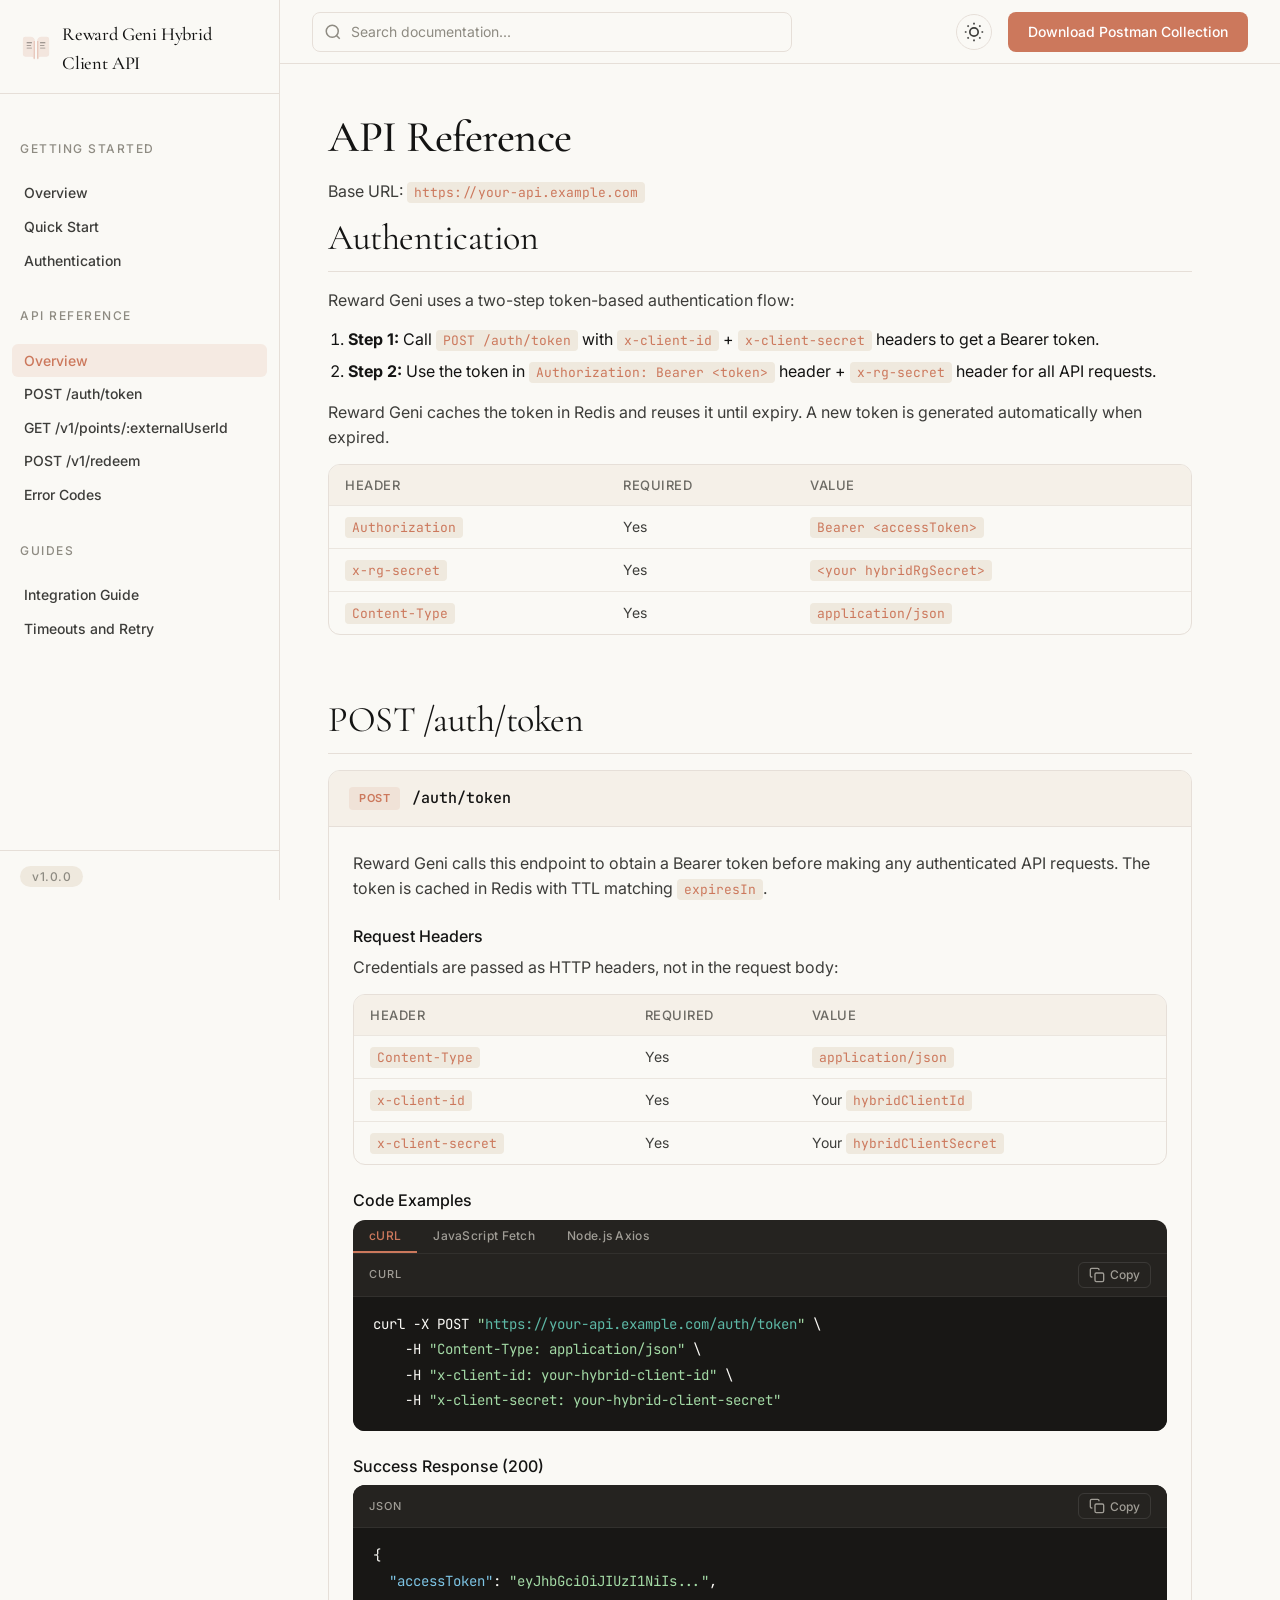
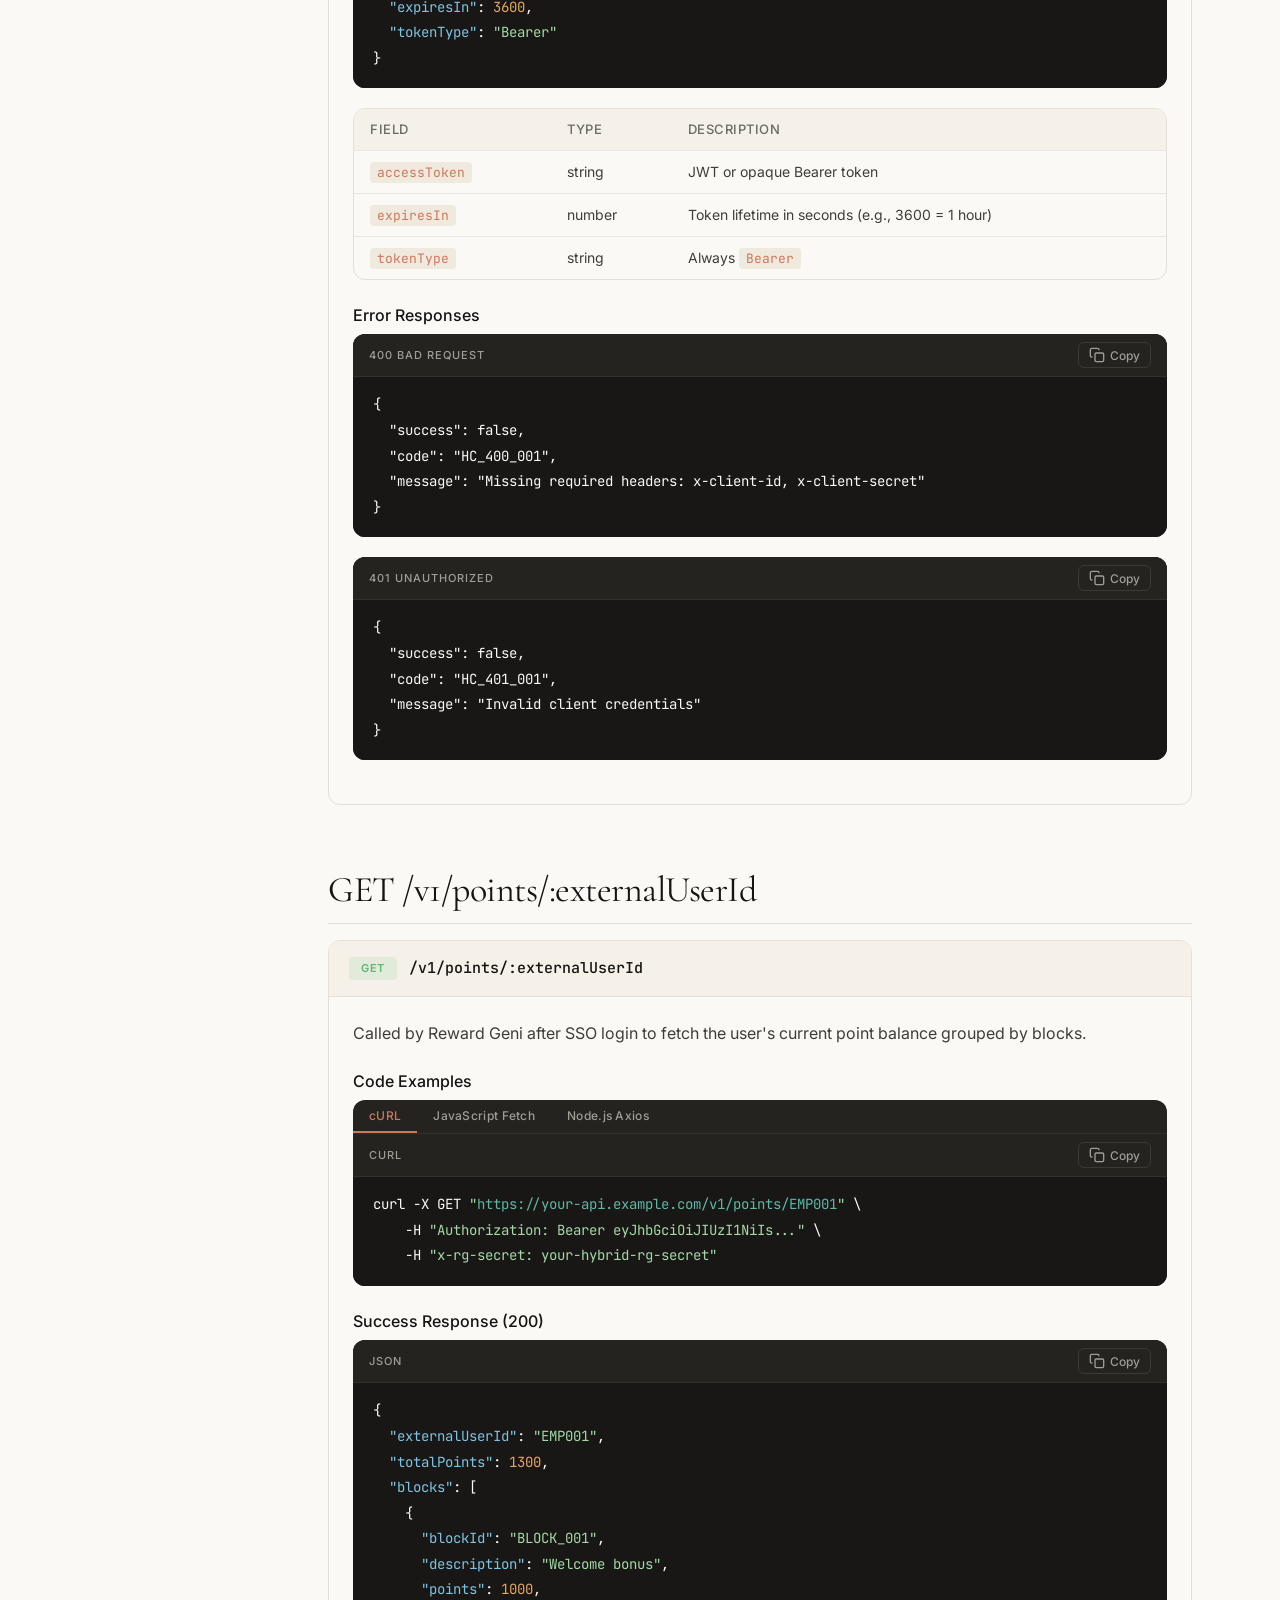
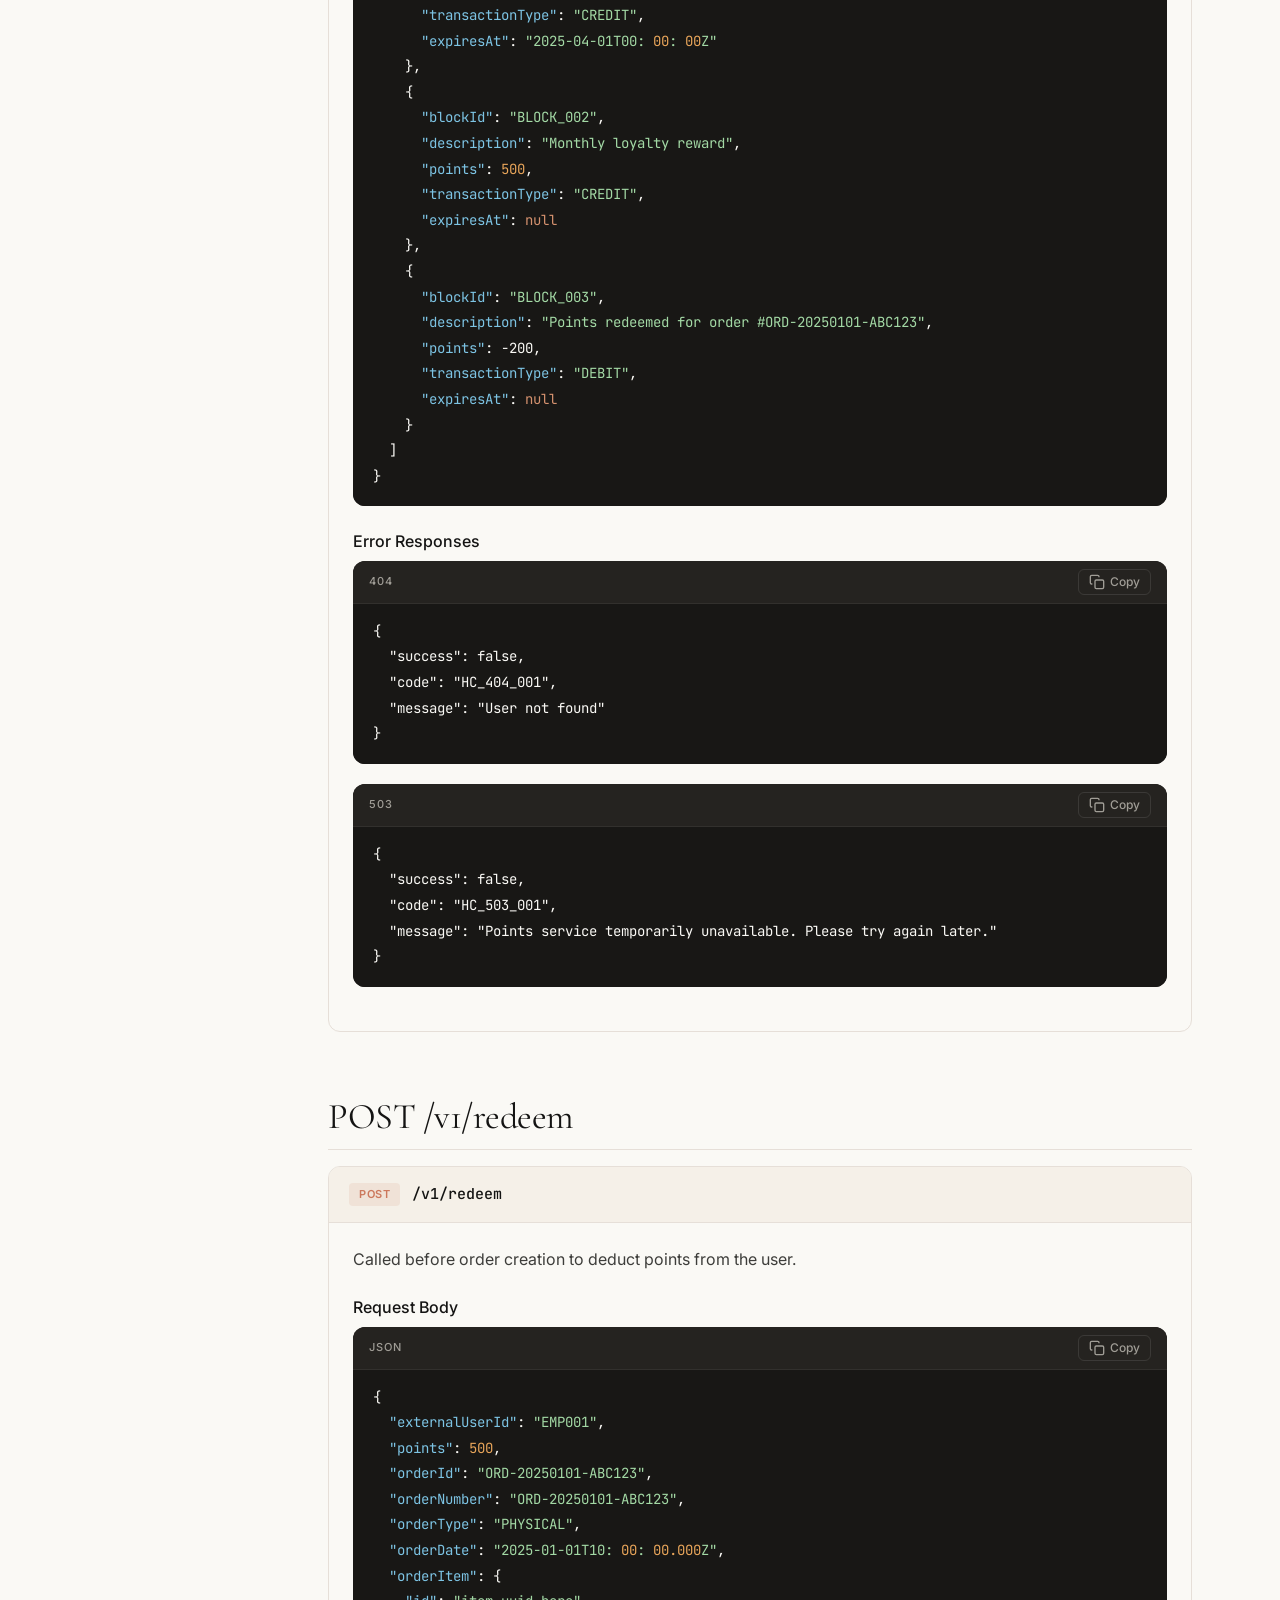
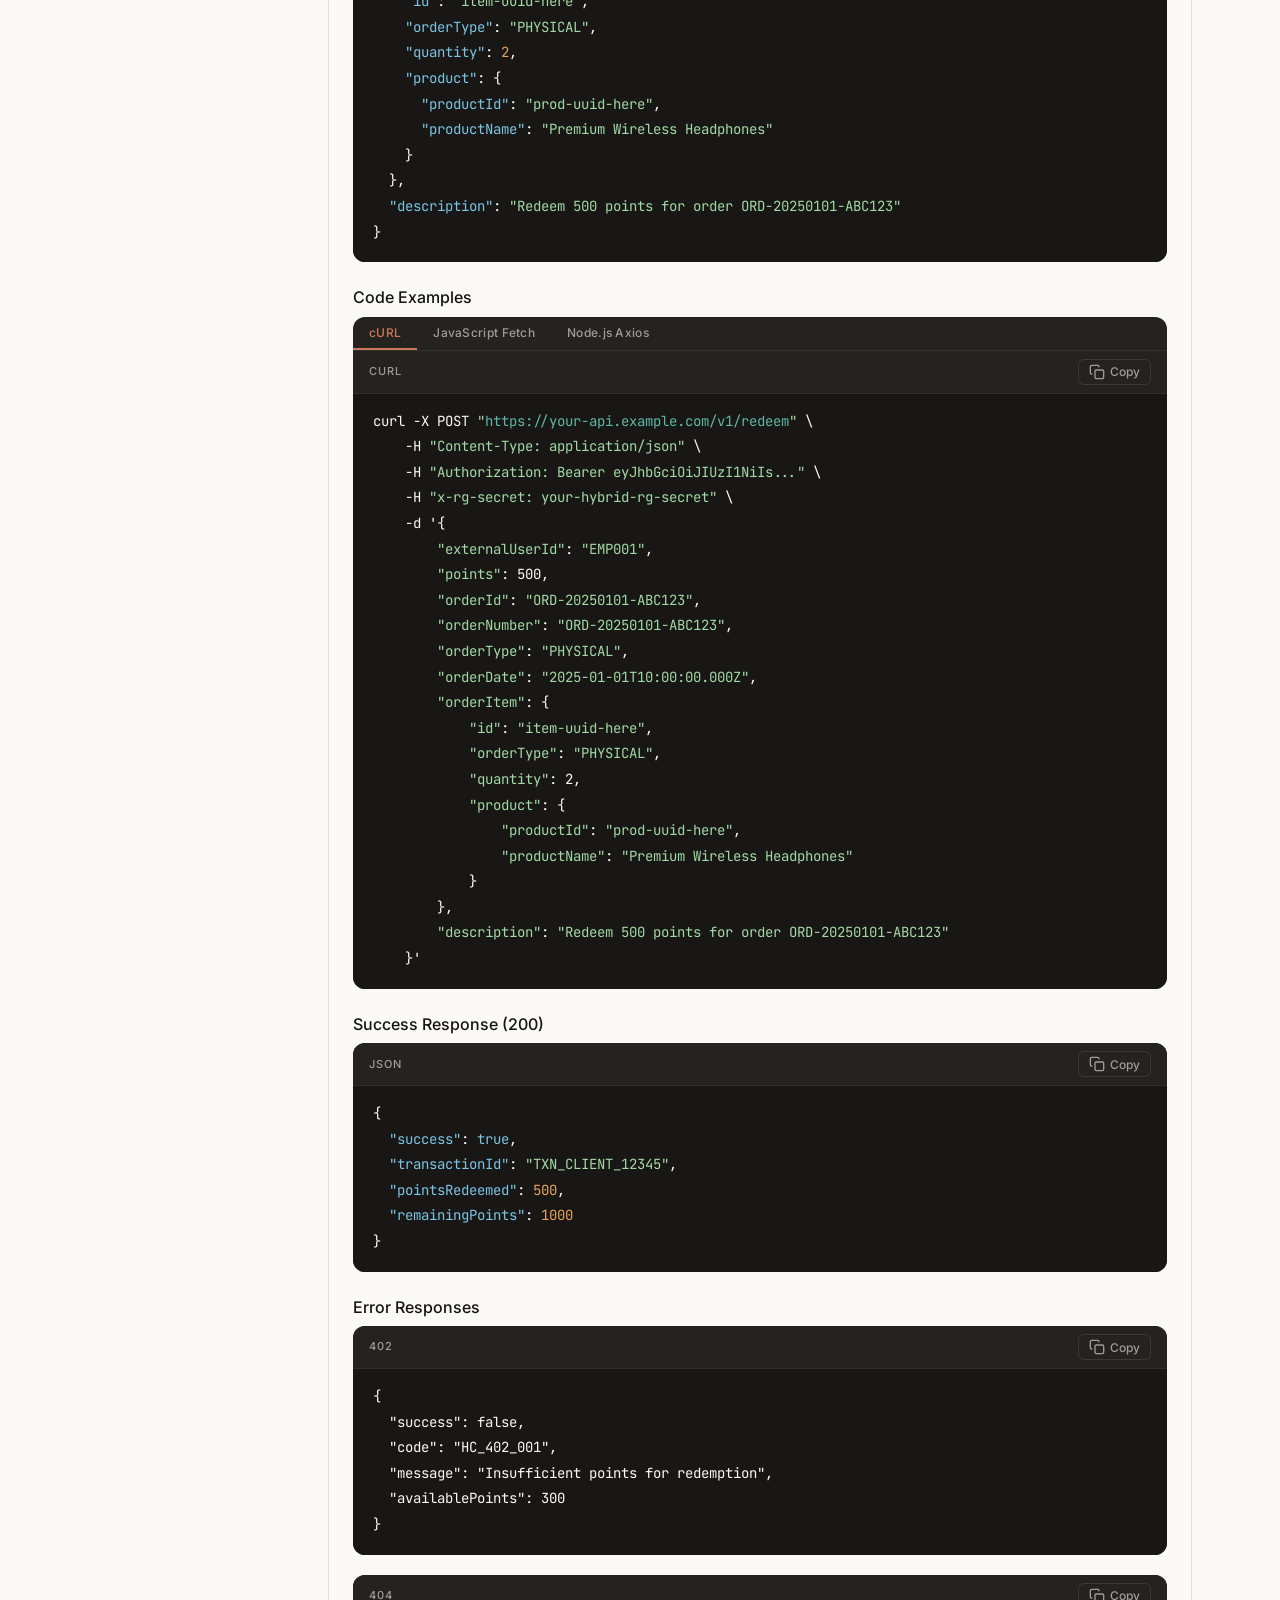
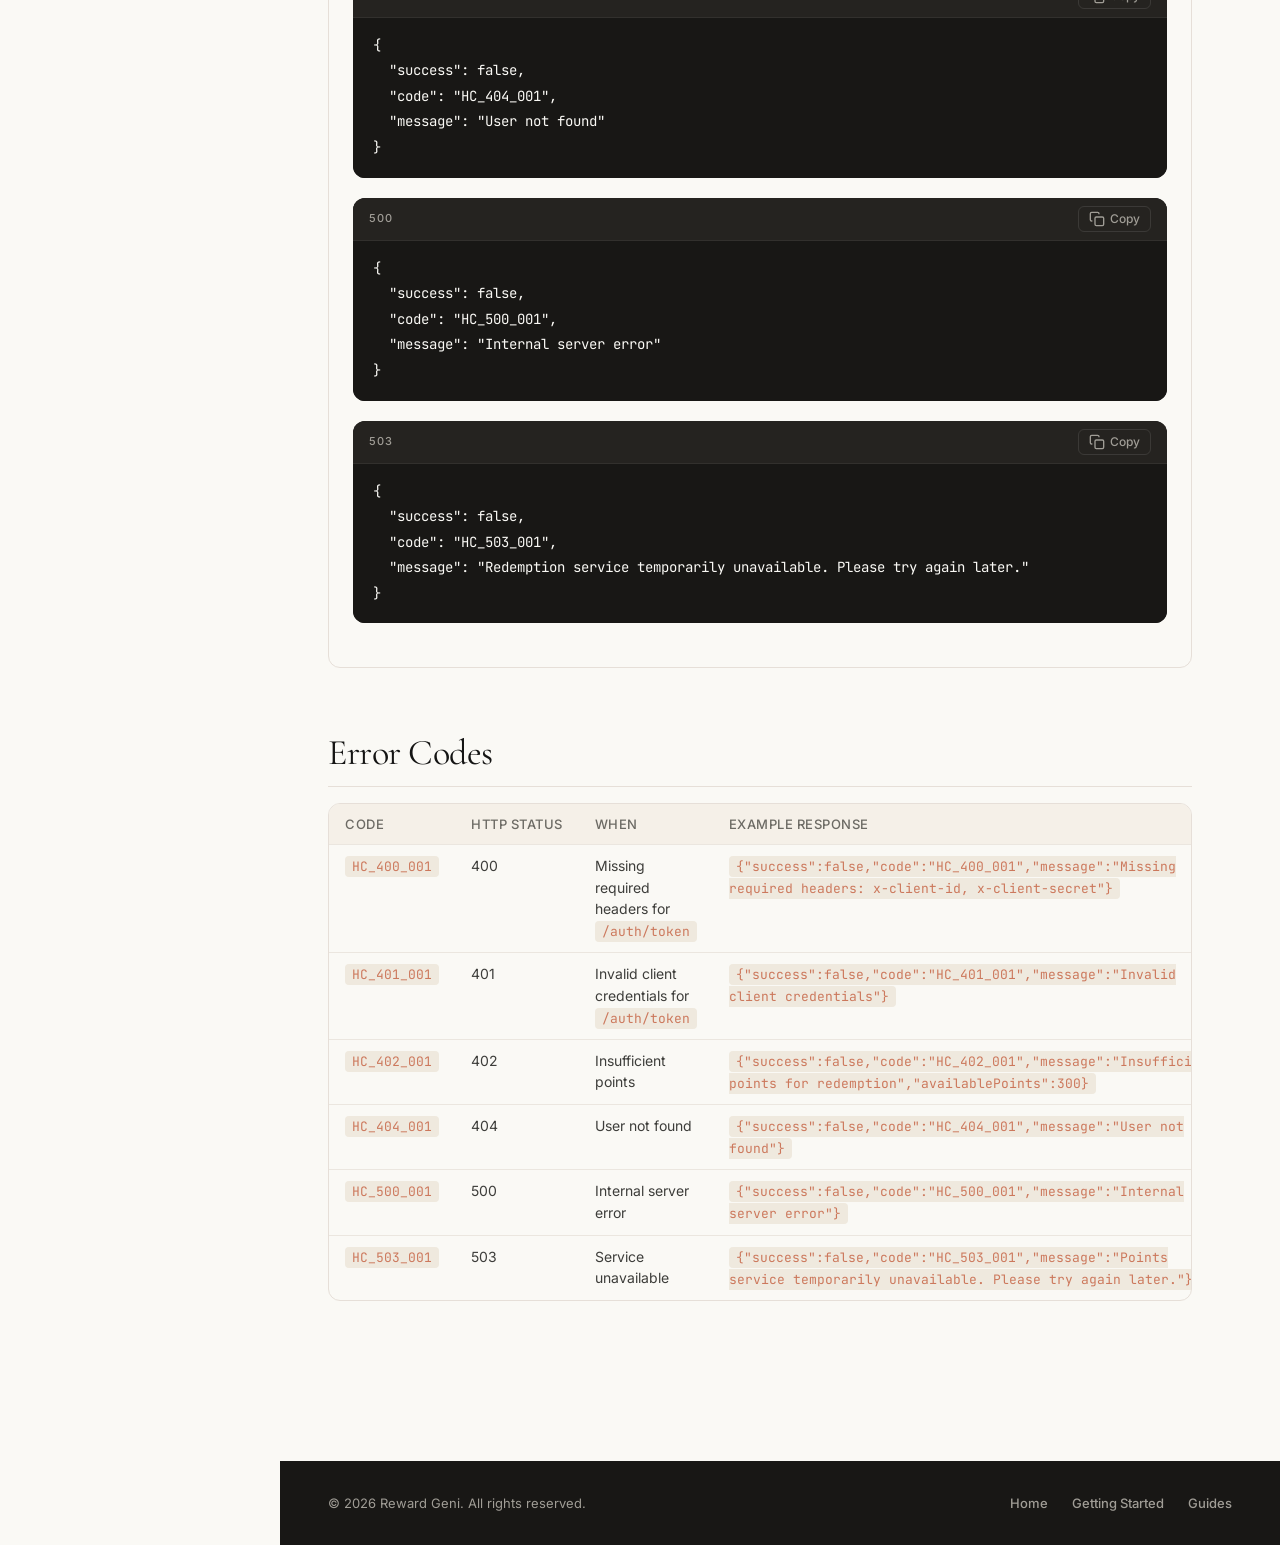
==== commit 9b8b4441: "feat(authentication): add token-based /auth/token flow - Update README to describe POST /auth/token " ====
--- a/docs/api.html
+++ b/docs/api.html
@@ -42,6 +42,7 @@
                 <h3 class="nav-section-title">API Reference</h3>
                 <ul class="nav-list">
                     <li><a href="api.html" class="nav-link active">Overview</a></li>
+                    <li><a href="api.html#generate-token" class="nav-link">POST /auth/token</a></li>
                     <li><a href="api.html#get-point-balance" class="nav-link">GET /v1/points/:externalUserId</a></li>
                     <li><a href="api.html#redeem-points" class="nav-link">POST /v1/redeem</a></li>
                     <li><a href="api.html#error-codes" class="nav-link">Error Codes</a></li>
@@ -103,6 +104,18 @@
 
             <section class="content-section">
                 <h2 id="authentication">Authentication <a href="#authentication" class="anchor-link">#</a></h2>
+                <p>Reward Geni uses a two-step token-based authentication flow:</p>
+                <ol style="margin-bottom:16px;padding-left:20px;">
+                    <li style="margin-bottom:8px;"><strong>Step 1:</strong> Call <code>POST /auth/token</code> with
+                        <code>x-client-id</code> + <code>x-client-secret</code> headers to get a Bearer token.
+                    </li>
+                    <li style="margin-bottom:8px;"><strong>Step 2:</strong> Use the token in
+                        <code>Authorization: Bearer &lt;token&gt;</code> header + <code>x-rg-secret</code> header for
+                        all API requests.
+                    </li>
+                </ol>
+                <p>Reward Geni caches the token in Redis and reuses it until expiry. A new token is generated
+                    automatically when expired.</p>
                 <div class="table-wrapper">
                     <table class="api-table">
                         <thead>
@@ -114,9 +127,14 @@
                         </thead>
                         <tbody>
                             <tr>
-                                <td><code>x-api-key</code></td>
+                                <td><code>Authorization</code></td>
                                 <td>Yes</td>
-                                <td><code>&lt;your hybridClientApiKey&gt;</code></td>
+                                <td><code>Bearer &lt;accessToken&gt;</code></td>
+                            </tr>
+                            <tr>
+                                <td><code>x-rg-secret</code></td>
+                                <td>Yes</td>
+                                <td><code>&lt;your hybridRgSecret&gt;</code></td>
                             </tr>
                             <tr>
                                 <td><code>Content-Type</code></td>
@@ -125,6 +143,194 @@
                             </tr>
                         </tbody>
                     </table>
+                </div>
+            </section>
+
+            <section class="content-section">
+                <h2 id="generate-token">POST /auth/token <a href="#generate-token" class="anchor-link">#</a></h2>
+                <div class="endpoint-block">
+                    <div class="endpoint-header">
+                        <span class="method-badge method-post">POST</span>
+                        <span class="endpoint-url">/auth/token</span>
+                    </div>
+                    <div class="endpoint-body">
+                        <p class="endpoint-description">Reward Geni calls this endpoint to obtain a Bearer token before
+                            making any authenticated API requests. The token is cached in Redis with TTL matching
+                            <code>expiresIn</code>.
+                        </p>
+
+                        <h4>Request Headers</h4>
+                        <p>Credentials are passed as HTTP headers, not in the request body:</p>
+                        <div class="table-wrapper">
+                            <table class="api-table">
+                                <thead>
+                                    <tr>
+                                        <th>Header</th>
+                                        <th>Required</th>
+                                        <th>Value</th>
+                                    </tr>
+                                </thead>
+                                <tbody>
+                                    <tr>
+                                        <td><code>Content-Type</code></td>
+                                        <td>Yes</td>
+                                        <td><code>application/json</code></td>
+                                    </tr>
+                                    <tr>
+                                        <td><code>x-client-id</code></td>
+                                        <td>Yes</td>
+                                        <td>Your <code>hybridClientId</code></td>
+                                    </tr>
+                                    <tr>
+                                        <td><code>x-client-secret</code></td>
+                                        <td>Yes</td>
+                                        <td>Your <code>hybridClientSecret</code></td>
+                                    </tr>
+                                </tbody>
+                            </table>
+                        </div>
+
+                        <h4>Code Examples</h4>
+                        <div class="code-tabs">
+                            <div class="code-tabs-header">
+                                <button class="code-tab-btn active">cURL</button>
+                                <button class="code-tab-btn">JavaScript Fetch</button>
+                                <button class="code-tab-btn">Node.js Axios</button>
+                            </div>
+                            <div class="code-tab-content active">
+                                <div class="code-block">
+                                    <div class="code-header"><span class="code-lang">cURL</span><button
+                                            class="copy-btn"><svg width="16" height="16" viewBox="0 0 24 24" fill="none"
+                                                stroke="currentColor" stroke-width="2">
+                                                <rect x="9" y="9" width="13" height="13" rx="2" ry="2" />
+                                                <path d="M5 15H4a2 2 0 0 1-2-2V4a2 2 0 0 1 2-2h9a2 2 0 0 1 2 2v1" />
+                                            </svg> Copy</button></div>
+                                    <pre><code>curl -X POST "https://your-api.example.com/auth/token" \
+    -H "Content-Type: application/json" \
+    -H "x-client-id: your-hybrid-client-id" \
+    -H "x-client-secret: your-hybrid-client-secret"</code></pre>
+                                </div>
+                            </div>
+                            <div class="code-tab-content">
+                                <div class="code-block">
+                                    <div class="code-header"><span class="code-lang">JavaScript</span><button
+                                            class="copy-btn"><svg width="16" height="16" viewBox="0 0 24 24" fill="none"
+                                                stroke="currentColor" stroke-width="2">
+                                                <rect x="9" y="9" width="13" height="13" rx="2" ry="2" />
+                                                <path d="M5 15H4a2 2 0 0 1-2-2V4a2 2 0 0 1 2-2h9a2 2 0 0 1 2 2v1" />
+                                            </svg> Copy</button></div>
+                                    <pre><code>const response = await fetch('https://your-api.example.com/auth/token', {
+    method: 'POST',
+    headers: {
+        'Content-Type': 'application/json',
+        'x-client-id': 'your-hybrid-client-id',
+        'x-client-secret': 'your-hybrid-client-secret'
+    }
+});
+
+const data = await response.json();
+console.log(data.accessToken);</code></pre>
+                                </div>
+                            </div>
+                            <div class="code-tab-content">
+                                <div class="code-block">
+                                    <div class="code-header"><span class="code-lang">Node.js</span><button
+                                            class="copy-btn"><svg width="16" height="16" viewBox="0 0 24 24" fill="none"
+                                                stroke="currentColor" stroke-width="2">
+                                                <rect x="9" y="9" width="13" height="13" rx="2" ry="2" />
+                                                <path d="M5 15H4a2 2 0 0 1-2-2V4a2 2 0 0 1 2-2h9a2 2 0 0 1 2 2v1" />
+                                            </svg> Copy</button></div>
+                                    <pre><code>const axios = require('axios');
+
+const { data } = await axios.post(
+    'https://your-api.example.com/auth/token',
+    {},
+    {
+        headers: {
+            'Content-Type': 'application/json',
+            'x-client-id': 'your-hybrid-client-id',
+            'x-client-secret': 'your-hybrid-client-secret'
+        }
+    }
+);
+
+console.log(data.accessToken);</code></pre>
+                                </div>
+                            </div>
+                        </div>
+
+                        <h4>Success Response (200)</h4>
+                        <div class="code-block">
+                            <div class="code-header"><span class="code-lang">JSON</span><button class="copy-btn"><svg
+                                        width="16" height="16" viewBox="0 0 24 24" fill="none" stroke="currentColor"
+                                        stroke-width="2">
+                                        <rect x="9" y="9" width="13" height="13" rx="2" ry="2" />
+                                        <path d="M5 15H4a2 2 0 0 1-2-2V4a2 2 0 0 1 2-2h9a2 2 0 0 1 2 2v1" />
+                                    </svg> Copy</button></div>
+                            <pre><code>{
+  "accessToken": "eyJhbGciOiJIUzI1NiIs...",
+  "expiresIn": 3600,
+  "tokenType": "Bearer"
+}</code></pre>
+                        </div>
+
+                        <div class="table-wrapper">
+                            <table class="api-table">
+                                <thead>
+                                    <tr>
+                                        <th>Field</th>
+                                        <th>Type</th>
+                                        <th>Description</th>
+                                    </tr>
+                                </thead>
+                                <tbody>
+                                    <tr>
+                                        <td><code>accessToken</code></td>
+                                        <td>string</td>
+                                        <td>JWT or opaque Bearer token</td>
+                                    </tr>
+                                    <tr>
+                                        <td><code>expiresIn</code></td>
+                                        <td>number</td>
+                                        <td>Token lifetime in seconds (e.g., 3600 = 1 hour)</td>
+                                    </tr>
+                                    <tr>
+                                        <td><code>tokenType</code></td>
+                                        <td>string</td>
+                                        <td>Always <code>Bearer</code></td>
+                                    </tr>
+                                </tbody>
+                            </table>
+                        </div>
+
+                        <h4>Error Responses</h4>
+                        <div class="code-block">
+                            <div class="code-header"><span class="code-lang">400 Bad Request</span><button
+                                    class="copy-btn"><svg width="16" height="16" viewBox="0 0 24 24" fill="none"
+                                        stroke="currentColor" stroke-width="2">
+                                        <rect x="9" y="9" width="13" height="13" rx="2" ry="2" />
+                                        <path d="M5 15H4a2 2 0 0 1-2-2V4a2 2 0 0 1 2-2h9a2 2 0 0 1 2 2v1" />
+                                    </svg> Copy</button></div>
+                            <pre><code>{
+  "success": false,
+  "code": "HC_400_001",
+  "message": "Missing required headers: x-client-id, x-client-secret"
+}</code></pre>
+                        </div>
+                        <div class="code-block">
+                            <div class="code-header"><span class="code-lang">401 Unauthorized</span><button
+                                    class="copy-btn"><svg width="16" height="16" viewBox="0 0 24 24" fill="none"
+                                        stroke="currentColor" stroke-width="2">
+                                        <rect x="9" y="9" width="13" height="13" rx="2" ry="2" />
+                                        <path d="M5 15H4a2 2 0 0 1-2-2V4a2 2 0 0 1 2-2h9a2 2 0 0 1 2 2v1" />
+                                    </svg> Copy</button></div>
+                            <pre><code>{
+  "success": false,
+  "code": "HC_401_001",
+  "message": "Invalid client credentials"
+}</code></pre>
+                        </div>
+                    </div>
                 </div>
             </section>
 
@@ -156,7 +362,8 @@
                                                 <path d="M5 15H4a2 2 0 0 1-2-2V4a2 2 0 0 1 2-2h9a2 2 0 0 1 2 2v1" />
                                             </svg> Copy</button></div>
                                     <pre><code>curl -X GET "https://your-api.example.com/v1/points/EMP001" \
-    -H "x-api-key: sk_live_your_api_key"</code></pre>
+    -H "Authorization: Bearer eyJhbGciOiJIUzI1NiIs..." \
+    -H "x-rg-secret: your-hybrid-rg-secret"</code></pre>
                                 </div>
                             </div>
                             <div class="code-tab-content">
@@ -170,7 +377,8 @@
                                     <pre><code>const response = await fetch('https://your-api.example.com/v1/points/EMP001', {
     method: 'GET',
     headers: {
-        'x-api-key': 'sk_live_your_api_key'
+        'Authorization': 'Bearer eyJhbGciOiJIUzI1NiIs...',
+        'x-rg-secret': 'your-hybrid-rg-secret'
     }
 });
 
@@ -192,7 +400,8 @@
     'https://your-api.example.com/v1/points/EMP001',
     {
         headers: {
-            'x-api-key': 'sk_live_your_api_key'
+            'Authorization': 'Bearer eyJhbGciOiJIUzI1NiIs...',
+            'x-rg-secret': 'your-hybrid-rg-secret'
         }
     }
 );
@@ -325,7 +534,8 @@
                                             </svg> Copy</button></div>
                                     <pre><code>curl -X POST "https://your-api.example.com/v1/redeem" \
     -H "Content-Type: application/json" \
-    -H "x-api-key: sk_live_your_api_key" \
+    -H "Authorization: Bearer eyJhbGciOiJIUzI1NiIs..." \
+    -H "x-rg-secret: your-hybrid-rg-secret" \
     -d '{
         "externalUserId": "EMP001",
         "points": 500,
@@ -358,7 +568,8 @@
     method: 'POST',
     headers: {
         'Content-Type': 'application/json',
-        'x-api-key': 'sk_live_your_api_key'
+        'Authorization': 'Bearer eyJhbGciOiJIUzI1NiIs...',
+        'x-rg-secret': 'your-hybrid-rg-secret'
     },
     body: JSON.stringify({
         externalUserId: 'EMP001',
@@ -417,7 +628,8 @@
     {
         headers: {
             'Content-Type': 'application/json',
-            'x-api-key': 'sk_live_your_api_key'
+            'Authorization': 'Bearer eyJhbGciOiJIUzI1NiIs...',
+            'x-rg-secret': 'your-hybrid-rg-secret'
         }
     }
 );
@@ -514,6 +726,20 @@
                             </tr>
                         </thead>
                         <tbody>
+                            <tr>
+                                <td><code>HC_400_001</code></td>
+                                <td>400</td>
+                                <td>Missing required headers for <code>/auth/token</code></td>
+                                <td><code>{"success":false,"code":"HC_400_001","message":"Missing required headers: x-client-id, x-client-secret"}</code>
+                                </td>
+                            </tr>
+                            <tr>
+                                <td><code>HC_401_001</code></td>
+                                <td>401</td>
+                                <td>Invalid client credentials for <code>/auth/token</code></td>
+                                <td><code>{"success":false,"code":"HC_401_001","message":"Invalid client credentials"}</code>
+                                </td>
+                            </tr>
                             <tr>
                                 <td><code>HC_402_001</code></td>
                                 <td>402</td>
